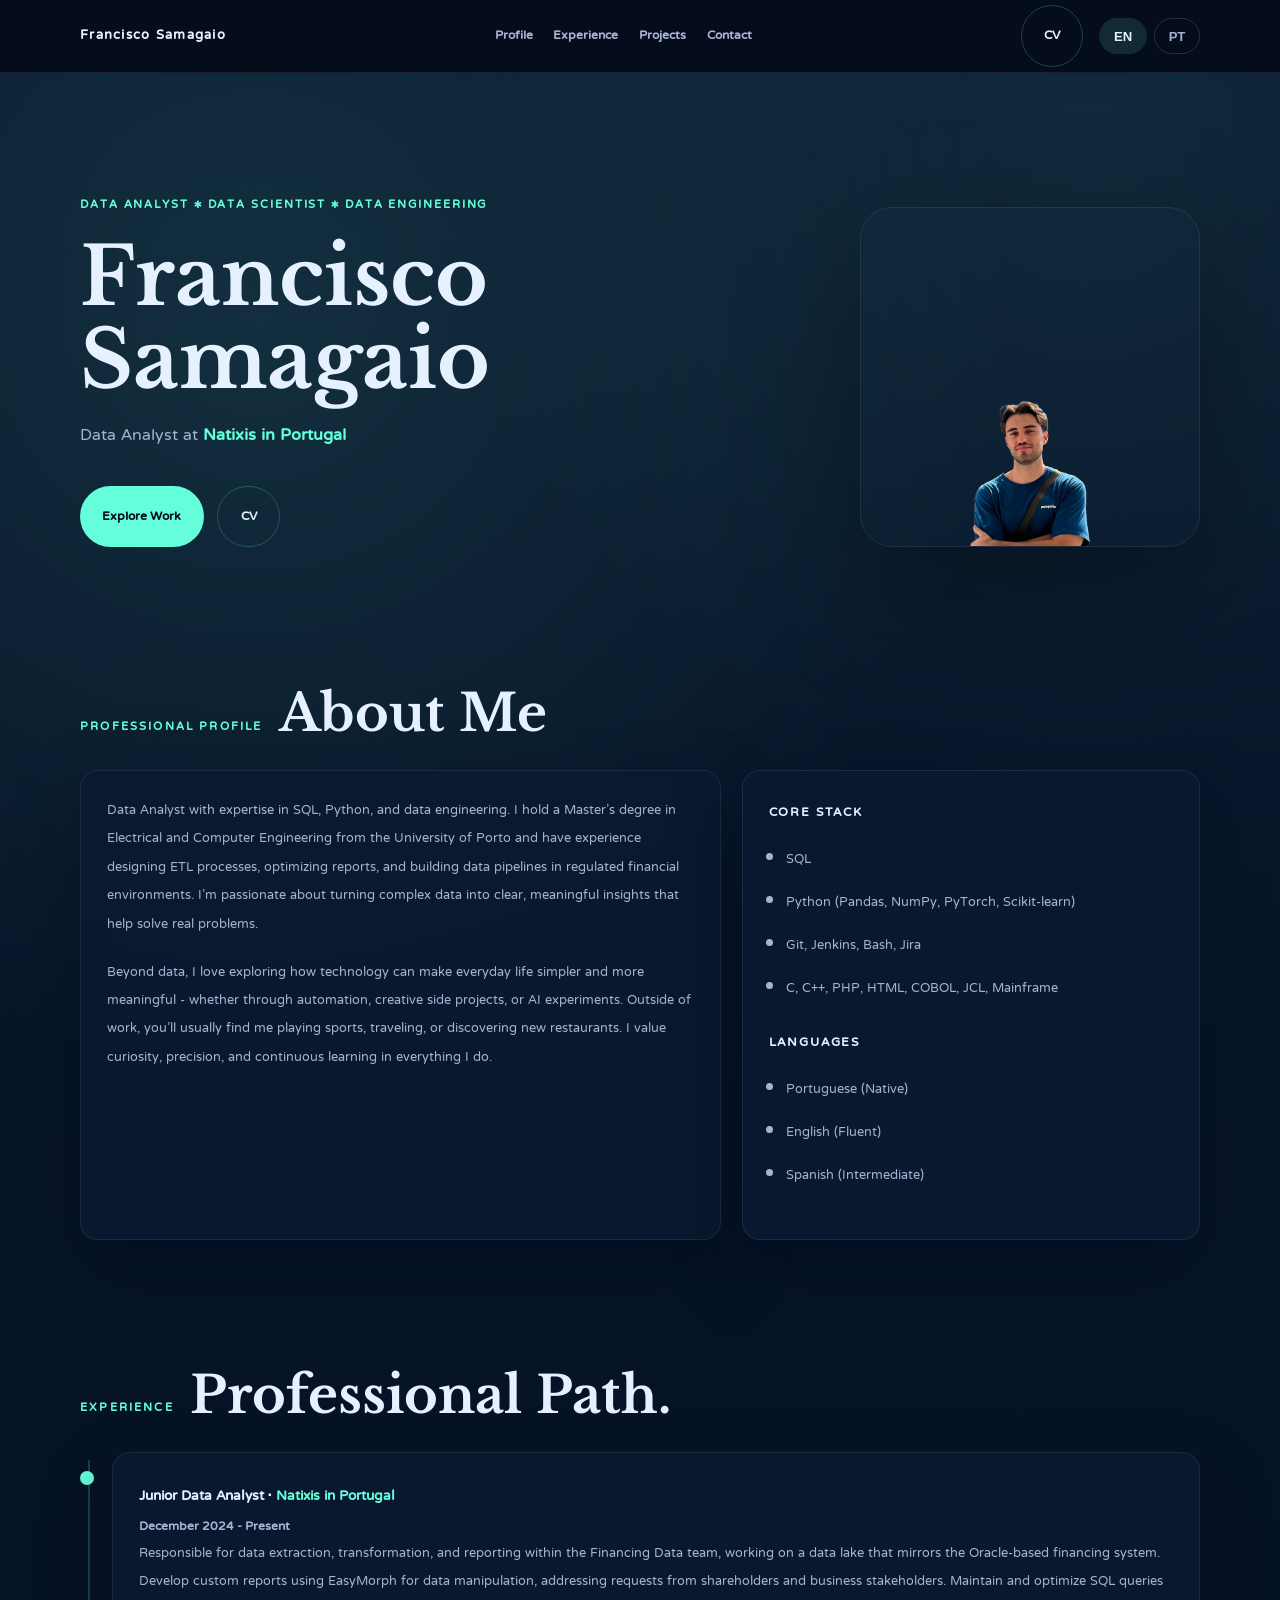
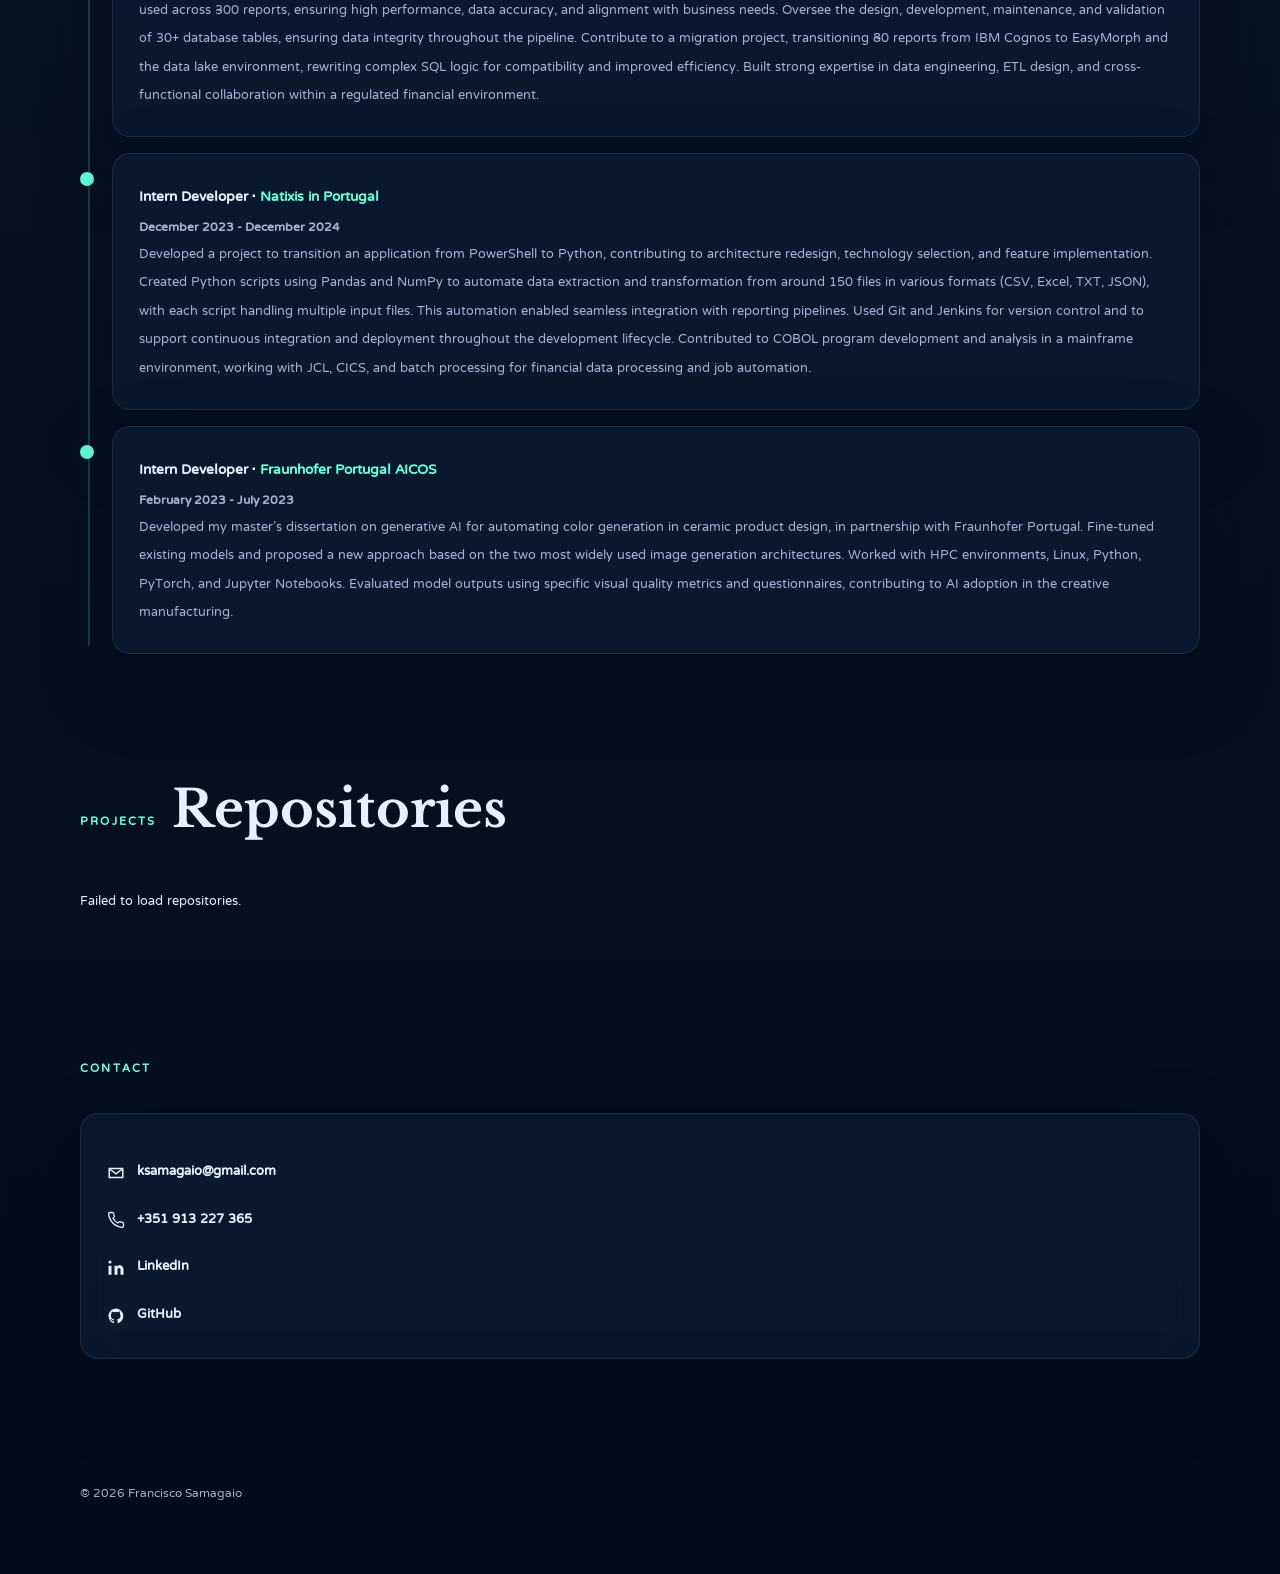
==== index.html @ 64a8d0ab "portfolio" ====
<!DOCTYPE html>
<html lang="en">
  <head>
    <meta charset="UTF-8" />
    <meta name="viewport" content="width=device-width, initial-scale=1.0" />
    <title>Francisco Samagaio | Portfolio</title>
    <meta
      name="description"
      content="Portfolio of Francisco Samagaio - Data Analyst and Developer focused on data engineering, automation, and software delivery."
    />
    <link rel="preconnect" href="https://fonts.googleapis.com" />
    <link rel="preconnect" href="https://fonts.gstatic.com" crossorigin />
    <link
      href="https://fonts.googleapis.com/css2?family=NTR:wght@400;500;700&family=Libre+Baskerville:ital,wght@0,400;0,700;1,400&display=swap"
      rel="stylesheet"
    />
    <link rel="stylesheet" href="styles.css" />
  </head>
  <body>
    <div class="noise" aria-hidden="true"></div>
    <header class="site-header" id="top">
      <div class="container nav-wrap">
        <a class="brand" href="#top">Francisco Samagaio</a>
        <button class="menu-toggle" aria-expanded="false" aria-label="Toggle menu">
          <span></span><span></span>
        </button>
        <nav class="nav" aria-label="Main navigation">
          <a href="#profile" data-i18n="nav_profile">Profile</a>
          <a href="#experience" data-i18n="nav_experience">Experience</a>
          <a href="#projects" data-i18n="nav_projects">Projects</a>
          <a href="#contact" data-i18n="nav_contact">Contact</a>
        </nav>
        <div class="header-actions">
          <a class="btn btn-ghost" href="./Francisco_Samagaio.pdf" download data-i18n="btn_download">Download CV</a>
          <div class="language-switcher" aria-label="Language switcher">
            <button type="button" class="lang-btn active" data-lang="en" aria-pressed="true">EN</button>
            <button type="button" class="lang-btn" data-lang="pt" aria-pressed="false">PT</button>
          </div>
        </div>
      </div>
    </header>

    <main>
      <section class="hero container reveal">
        <div class="hero-main">
          <p class="kicker" data-i18n="hero_kicker">Data Analyst • Data Scientist • Data Engineering</p>
          <h1>Francisco Samagaio</h1>
          <p class="hero-copy" data-i18n-html="hero_copy">
            Data Analyst at <span class="natixis-text">Natixis in Portugal</span>
          </p>
          <div class="hero-actions">
            <a class="btn btn-solid" href="#projects" data-i18n="btn_explore">Explore Work</a>
            <a class="btn btn-ghost" href="./Francisco_Samagaio.pdf" download data-i18n="btn_download">CV</a>
          </div>
        </div>
        <figure class="hero-photo-wrap">
          <img
            class="hero-photo"
            src="./FS_photo.png"
            alt="Portrait of Francisco Samagaio"
          />
        </figure>
      </section>

      <section class="section container reveal" id="profile">
        <div class="section-head">
          <p class="eyebrow" data-i18n="profile_eyebrow">Professional Profile</p>
          <h2 data-i18n="profile_title">About Me</h2>
        </div>
        <div class="profile-grid">
          <article class="glass-card profile-main">
            <p data-i18n="about_p1">
              Data Analyst with expertise in SQL, Python, and data engineering. I
              hold a Master's degree in Electrical and Computer Engineering from the
              University of Porto and have experience designing ETL processes,
              optimizing reports, and building data pipelines in regulated financial
              environments. I'm passionate about turning complex data into clear,
              meaningful insights that help solve real problems.
            </p>
            <p data-i18n="about_p2">
              Beyond data, I love exploring how technology can make everyday life
              simpler and more meaningful - whether through automation, creative side
              projects, or AI experiments. Outside of work, you'll usually find me
              playing sports, traveling, or discovering new restaurants. I value
              curiosity, precision, and continuous learning in everything I do.
            </p>
          </article>
          <aside class="glass-card profile-side">
            <h3 data-i18n="core_stack">Core Stack</h3>
            <ul>
              <li>SQL</li>
              <li>Python (Pandas, NumPy, PyTorch, Scikit-learn)</li>
              <li>Git, Jenkins, Bash, Jira</li>
              <li>C, C++, PHP, HTML, COBOL, JCL, Mainframe</li>
            </ul>
            <h3 data-i18n="languages_title">Languages</h3>
            <ul>
              <li data-i18n="lang_pt">Portuguese (Native)</li>
              <li data-i18n="lang_en">English (Fluent)</li>
              <li data-i18n="lang_es">Spanish (Intermediate)</li>
            </ul>
          </aside>
        </div>
      </section>

      <section class="section container reveal" id="experience">
        <div class="section-head">
          <p class="eyebrow" data-i18n="experience_eyebrow">Experience</p>
          <h2 data-i18n="experience_title">Professional Path.</h2>
        </div>
        <div class="timeline">
          <article class="timeline-item">
            <div class="timeline-dot" aria-hidden="true"></div>
            <div class="timeline-content">
              <h3 data-i18n-html="exp_1_title">Junior Data Analyst · <span class="natixis-text">Natixis in Portugal</span></h3>
              <p class="meta" data-i18n="exp_1_date">December 2024 - Present</p>
              <p data-i18n="exp_1_desc">
                Responsible for data extraction, transformation, and reporting within the Financing Data team, 
                working on a data lake that mirrors the Oracle-based financing system. Develop custom reports 
                using EasyMorph for data manipulation, addressing requests from shareholders and business 
                stakeholders. Maintain and optimize SQL queries used across ~300 reports, ensuring high 
                performance, data accuracy, and alignment with business needs. Oversee the design, development, 
                maintenance, and validation of 30+ database tables, ensuring data integrity throughout the 
                pipeline. Contribute to a migration project, transitioning ~80 reports from IBM Cognos to 
                EasyMorph and the data lake environment, rewriting complex SQL logic for compatibility and 
                improved efficiency. Built strong expertise in data engineering, ETL design, and cross-functional
                 collaboration within a regulated financial environment.
              </p>
            </div>
          </article>
          <article class="timeline-item">
            <div class="timeline-dot" aria-hidden="true"></div>
            <div class="timeline-content">
              <h3 data-i18n-html="exp_2_title">Intern Developer · <span class="natixis-text">Natixis in Portugal</span></h3>
              <p class="meta" data-i18n="exp_2_date">December 2023 - December 2024</p>
              <p data-i18n="exp_2_desc">
                Developed a project to transition an application from PowerShell to Python, 
                contributing to architecture redesign, technology selection, and feature 
                implementation. Created Python scripts using Pandas and NumPy to automate data 
                extraction and transformation from around 150 files in various formats 
                (CSV, Excel, TXT, JSON), with each script handling multiple input files. 
                This automation enabled seamless integration with reporting pipelines. Used Git 
                and Jenkins for version control and to support continuous integration and 
                deployment throughout the development lifecycle. Contributed to COBOL program 
                development and analysis in a mainframe environment, working with JCL, CICS, and 
                batch processing for financial data processing and job automation.
              </p>
            </div>
          </article>
          <article class="timeline-item">
            <div class="timeline-dot" aria-hidden="true"></div>
            <div class="timeline-content">
              <h3 data-i18n-html="exp_3_title">Intern Developer · <span class="fraunhofer-text">Fraunhofer Portugal AICOS</span></h3>
              <p class="meta" data-i18n="exp_3_date">February 2023 - July 2023</p>
              <p data-i18n="exp_3_desc">
                Developed my master's dissertation on generative AI for automating color generation 
                in ceramic product design, in partnership with Fraunhofer Portugal. Fine-tuned 
                existing models and proposed a new approach based on the two most widely used image 
                generation architectures. Worked with HPC environments, Linux, Python, PyTorch, 
                and Jupyter Notebooks. Evaluated model outputs using specific visual quality 
                metrics and questionnaires, contributing to AI adoption in the creative 
                manufacturing.
              </p>
            </div>
          </article>
        </div>
      </section>

      <section class="section container reveal" id="projects">
        <div class="section-head">
          <p class="eyebrow" data-i18n="projects_eyebrow">Projects</p>
          <h2 data-i18n="projects_title">Repositories</h2>
        </div>
        <div id="repos" class="projects-grid"></div>
      </section>

      <section class="section container reveal" id="contact">
        <div class="section-head">
          <p class="eyebrow" data-i18n="contact_eyebrow">Contact</p>
        </div>
        <article class="contact-card">
          <div class="contact-links">
            <a href="mailto:ksamagaio@gmail.com">
              <svg viewBox="0 0 24 24" aria-hidden="true">
                <path d="M3 6h18v12H3z" fill="none" stroke="currentColor" stroke-width="2"></path>
                <path d="m4 7 8 6 8-6" fill="none" stroke="currentColor" stroke-width="2"></path>
              </svg>
              ksamagaio@gmail.com
            </a>
            <a href="tel:+351913227365">
              <svg viewBox="0 0 24 24" aria-hidden="true">
                <path d="M22 16.9v3a2 2 0 0 1-2.2 2 19.8 19.8 0 0 1-8.6-3.1 19.5 19.5 0 0 1-6-6A19.8 19.8 0 0 1 2.1 4.2 2 2 0 0 1 4 2h3a2 2 0 0 1 2 1.7c.1.9.3 1.8.6 2.7a2 2 0 0 1-.5 2.1L8 9.6a16 16 0 0 0 6.4 6.4l1.1-1.1a2 2 0 0 1 2.1-.5c.9.3 1.8.5 2.7.6A2 2 0 0 1 22 16.9z" fill="none" stroke="currentColor" stroke-width="1.7"></path>
              </svg>
              +351 913 227 365
            </a>
            <a href="https://www.linkedin.com/in/francisco-samagaio" target="_blank" rel="noreferrer">
              <svg viewBox="0 0 24 24" aria-hidden="true">
                <path d="M16 8a6 6 0 0 1 6 6v7h-4v-7a2 2 0 0 0-4 0v7h-4V9h4v2a4 4 0 0 1 2-3zM2 9h4v12H2z" fill="currentColor"></path>
                <circle cx="4" cy="4" r="2" fill="currentColor"></circle>
              </svg>
              LinkedIn
            </a>
            <a href="https://github.com/FranciscoFMSamagaio" target="_blank" rel="noreferrer">
              <svg viewBox="0 0 24 24" aria-hidden="true">
                <path d="M12 2a10 10 0 0 0-3.2 19.5c.5.1.7-.2.7-.5v-1.8c-2.9.6-3.5-1.2-3.5-1.2-.4-1.1-1-1.4-1-1.4-.8-.6.1-.6.1-.6.9.1 1.4.9 1.4.9.8 1.4 2.2 1 2.7.8.1-.6.3-1 .6-1.3-2.3-.3-4.6-1.1-4.6-5a3.8 3.8 0 0 1 1-2.7 3.5 3.5 0 0 1 .1-2.7s.8-.3 2.8 1a9.7 9.7 0 0 1 5 0c2-1.3 2.8-1 2.8-1a3.5 3.5 0 0 1 .1 2.7 3.8 3.8 0 0 1 1 2.7c0 3.9-2.3 4.7-4.6 5 .3.3.7.9.7 1.8V21c0 .3.2.6.7.5A10 10 0 0 0 12 2z" fill="currentColor"></path>
              </svg>
              GitHub
            </a>
          </div>
        </article>
      </section>
    </main>

    <footer class="site-footer container">
      <p>© <span id="year"></span> Francisco Samagaio</p>
    </footer>

    <script src="script.js"></script>
  </body>
</html>
---- styles.css ----
:root {
  --bg: #0a192f;
  --bg-alt: #020c1b;
  --card: rgba(10, 25, 47, 0.88);
  --text: #e6f1ff;
  --muted: #a8b2d1;
  --line: rgba(148, 163, 184, 0.18);
  --accent: #64ffda;
  --accent-soft: rgba(100, 255, 218, 0.12);
  --shadow: 0 30px 70px rgba(2, 12, 27, 0.45);
  --radius-lg: 28px;
  --radius-md: 18px;
  --brand-font: 'NTR', sans-serif;
  --display-font: 'Libre Baskerville', serif;
}

* {
  box-sizing: border-box;
}

html {
  scroll-behavior: smooth;
}

body {
  margin: 0;
  font-family: var(--brand-font);
  color: var(--text);
  background:
    radial-gradient(circle at 20% 10%, rgba(100, 255, 218, 0.1), transparent 25%),
    radial-gradient(circle at 85% 5%, rgba(100, 255, 218, 0.08), transparent 20%),
    linear-gradient(180deg, var(--bg) 0%, var(--bg-alt) 100%);
  min-height: 100vh;
}

.noise {
  position: fixed;
  inset: 0;
  pointer-events: none;
  opacity: 0.18;
  background-image: radial-gradient(rgba(255, 255, 255, 0.05) 0.6px, transparent 0.6px);
  background-size: 3px 3px;
}

.container {
  width: min(1120px, calc(100% - 2.4rem));
  margin: 0 auto;
}

.site-header {
  position: sticky;
  top: 0;
  z-index: 20;
  backdrop-filter: blur(16px);
  background: rgba(5, 11, 25, 0.9);
  border-bottom: 1px solid rgba(255, 255, 255, 0.08);
}

.nav-wrap {
  display: flex;
  align-items: center;
  justify-content: space-between;
  gap: 1rem;
  flex-wrap: wrap;
  min-height: 72px;
}

.brand {
  text-decoration: none;
  color: var(--text);
  font-weight: 700;
  font-size: 1rem;
  letter-spacing: 0.08em;
}

.nav {
  display: flex;
  gap: 1.3rem;
  align-items: center;
}

.language-switcher {
  display: flex;
  align-items: center;
  gap: 0.45rem;
}

.header-actions {
  display: flex;
  align-items: center;
  gap: 1rem;
}

.lang-btn {
  border: 1px solid rgba(255, 255, 255, 0.14);
  background: transparent;
  color: var(--muted);
  padding: 0.58rem 0.85rem;
  border-radius: 999px;
  font-weight: 700;
  font-size: 0.82rem;
  cursor: pointer;
  transition: all 200ms ease;
}

.lang-btn.active,
.lang-btn:hover,
.lang-btn:focus-visible {
  background: rgba(100, 255, 218, 0.12);
  color: var(--text);
  border-color: transparent;
}

.nav a {
  text-decoration: none;
  color: var(--muted);
  font-size: 0.95rem;
  font-weight: 600;
  transition: color 200ms ease;
}

.nav a:hover,
.nav a:focus-visible {
  color: var(--text);
}

.menu-toggle {
  display: none;
  border: 0;
  background: transparent;
  width: 40px;
  height: 40px;
  cursor: pointer;
}

.menu-toggle span {
  display: block;
  width: 20px;
  height: 2px;
  margin: 5px auto;
  background: var(--text);
  border-radius: 999px;
}

.hero {
  padding: 7.4rem 0 5.2rem;
  display: grid;
  grid-template-columns: minmax(0, 1fr) clamp(240px, 28vw, 340px);
  gap: 1.6rem 2.2rem;
  align-items: end;
}

.hero-main {
  min-width: 0;
}

.kicker {
  margin: 0;
  font-size: 0.85rem;
  font-weight: 700;
  letter-spacing: 0.14em;
  text-transform: uppercase;
  color: var(--accent);
}

h1,
h2,
h3 {
  margin: 0;
  text-wrap: balance;
}

h1 {
  margin-top: 1rem;
  font-family: var(--display-font);
  font-weight: 700;
  font-size: clamp(2.8rem, 7vw, 5rem);
  line-height: 1.03;
  max-width: 14ch;
  color: var(--text);
}

.hero-copy {
  margin-top: 1.2rem;
  max-width: 58ch;
  color: var(--muted);
  font-size: clamp(1.02rem, 1.8vw, 1.22rem);
  line-height: 1.72;
}

.natixis-text,
.fraunhofer-text {
  color: var(--accent);
  font-weight: 700;
}

.hero-actions {
  margin-top: 2rem;
  display: flex;
  flex-wrap: wrap;
  gap: 0.85rem;
}

.hero-photo-wrap {
  margin: 0;
  width: 100%;
  aspect-ratio: 1 / 1;
  border-radius: 32px;
  overflow: hidden;
  border: 1px solid rgba(255, 255, 255, 0.08);
  box-shadow: 0 40px 120px rgba(0, 0, 0, 0.35);
}

.hero-photo {
  width: 100%;
  height: 100%;
  display: block;
  object-fit: cover;
  object-position: center 24%;
  transform: scale(1.05);
}

.btn {
  display: inline-flex;
  align-items: center;
  justify-content: center;
  text-decoration: none;
  border-radius: 999px;
  padding: 0.85rem 1.4rem;
  font-weight: 700;
  font-size: 0.95rem;
}

.btn-solid {
  background: var(--accent);
  color: var(--bg-alt);
}

.btn-ghost {
  background: transparent;
  border: 1px solid rgba(100, 255, 218, 0.22);
  color: var(--text);
}

.section {
  padding: 3rem 0 4.5rem;
}

.section-head {
  margin-bottom: 1.8rem;
  display: flex;
  flex-wrap: wrap;
  align-items: flex-end;
  gap: 1rem;
}

.eyebrow {
  margin: 0;
  font-size: 0.85rem;
  font-weight: 700;
  text-transform: uppercase;
  letter-spacing: 0.16em;
  color: var(--accent);
}

h2 {
  margin-top: 0.5rem;
  font-family: var(--display-font);
  font-size: clamp(2rem, 4vw, 3.6rem);
  line-height: 1.08;
  color: var(--text);
}

.glass-card,
.project-card,
.contact-card,
.timeline-content {
  border: 1px solid rgba(255, 255, 255, 0.08);
  border-radius: var(--radius-md);
  background: rgba(10, 25, 47, 0.92);
  box-shadow: var(--shadow);
  backdrop-filter: blur(16px);
}

.profile-grid {
  display: grid;
  grid-template-columns: 1.4fr 1fr;
  gap: 1.3rem;
}

.profile-main,
.profile-side {
  padding: 1.6rem;
}

.profile-main p,
.project-card p,
.timeline-content p,
.contact-card p {
  margin: 0;
  color: var(--muted);
  line-height: 1.78;
}

.profile-main p + p {
  margin-top: 1.2rem;
}

.profile-side h3 {
  font-size: 0.95rem;
  text-transform: uppercase;
  letter-spacing: 0.12em;
  color: var(--text);
}

.profile-side ul {
  margin: 0.9rem 0 1.3rem;
  padding-left: 1.1rem;
  color: var(--muted);
  display: grid;
  gap: 0.55rem;
}

.project-grid {
  display: grid;
  grid-template-columns: repeat(3, minmax(0, 1fr));
  gap: 1rem;
}

.project-card {
  padding: 1.6rem;
}

.project-card h3 {
  font-size: 1.08rem;
  line-height: 1.35;
  margin-bottom: 0.75rem;
}

.project-card span {
  margin-top: 1rem;
  display: inline-block;
  font-size: 0.86rem;
  color: var(--accent);
  font-weight: 700;
}

.timeline {
  position: relative;
  display: grid;
  gap: 1rem;
}

.timeline::before {
  content: "";
  position: absolute;
  left: 8px;
  top: 8px;
  bottom: 8px;
  width: 2px;
  background: rgba(100, 255, 218, 0.2);
}

.timeline-item {
  display: grid;
  grid-template-columns: 1rem 1fr;
  gap: 1rem;
  position: relative;
}

.timeline-dot {
  width: 14px;
  height: 14px;
  border-radius: 50%;
  background: var(--accent);
  margin-top: 1.2rem;
}

.timeline-content {
  padding: 1.6rem;
}

.timeline-content h3 {
  font-size: 1.05rem;
  color: var(--text);
}

.meta {
  margin: 0.3rem 0 0.9rem;
  font-size: 0.92rem;
  color: var(--accent);
  font-weight: 700;
}

.contact-card {
  padding: 1.6rem;
}

.contact-links {
  margin-top: 1rem;
  display: grid;
  gap: 0.85rem;
}

.contact-links a {
  display: inline-flex;
  align-items: center;
  gap: 0.8rem;
  color: var(--text);
  text-decoration: none;
  font-weight: 600;
}

.contact-links a:hover,
.contact-links a:focus-visible {
  color: var(--accent);
}

.contact-links svg {
  width: 18px;
  height: 18px;
  flex: 0 0 auto;
}

.site-footer {
  padding: 2rem 0 3rem;
  color: var(--muted);
  font-size: 0.95rem;
}

.reveal {
  opacity: 0;
  transform: translateY(24px);
  transition: opacity 700ms ease, transform 700ms ease;
}

.reveal.in-view {
  opacity: 1;
  transform: translateY(0);
}

@media (max-width: 980px) {
  .project-grid {
    grid-template-columns: 1fr;
  }

  .profile-grid {
    grid-template-columns: 1fr;
  }
}

@media (max-width: 760px) {
  .menu-toggle {
    display: block;
  }

  .nav {
    position: fixed;
    left: 1rem;
    right: 1rem;
    top: 76px;
    border: 1px solid rgba(255, 255, 255, 0.08);
    border-radius: 14px;
    background: rgba(10, 25, 47, 0.96);
    backdrop-filter: blur(14px);
    padding: 0.8rem;
    display: grid;
    gap: 0.4rem;
    opacity: 0;
    pointer-events: none;
    transform: translateY(-8px);
    transition: all 250ms ease;
  }

  .nav a {
    color: var(--text);
  }

  .nav.open {
    opacity: 1;
    pointer-events: auto;
    transform: translateY(0);
  }

  h1 {
    max-width: 100%;
  }

  .hero {
    grid-template-columns: 1fr;
    padding-top: 5.4rem;
  }

  .hero-photo-wrap {
    width: clamp(170px, 52vw, 260px);
  }
}

@media (prefers-reduced-motion: reduce) {
  html {
    scroll-behavior: auto;
  }

  .reveal {
    opacity: 1;
    transform: none;
    transition: none;
  }
}

/* Projects / repos layout */
.projects-grid {
  display: grid;
  grid-template-columns: repeat(auto-fit, minmax(260px, 1fr));
  gap: 1rem;
  margin-top: 2rem;
}

.repo-card {
  padding: 1.4rem;
  border: 1px solid rgba(255, 255, 255, 0.08);
  border-radius: var(--radius-md);
  background: rgba(10, 25, 47, 0.92);
  box-shadow: var(--shadow);
}

.repo-card:hover {
  transform: translateY(-4px);
  transition: transform 200ms ease;
}

.repo-card h3 {
  margin: 0 0 0.4rem 0;
  font-size: 1.06rem;
}

.repo-card h3 a {
  color: var(--text);
  text-decoration: none;
}

.repo-desc {
  color: var(--muted);
  margin: 0.4rem 0;
}

.repo-card .meta {
  color: var(--accent);
  font-size: 0.9rem;
  margin-top: 0.8rem;
}
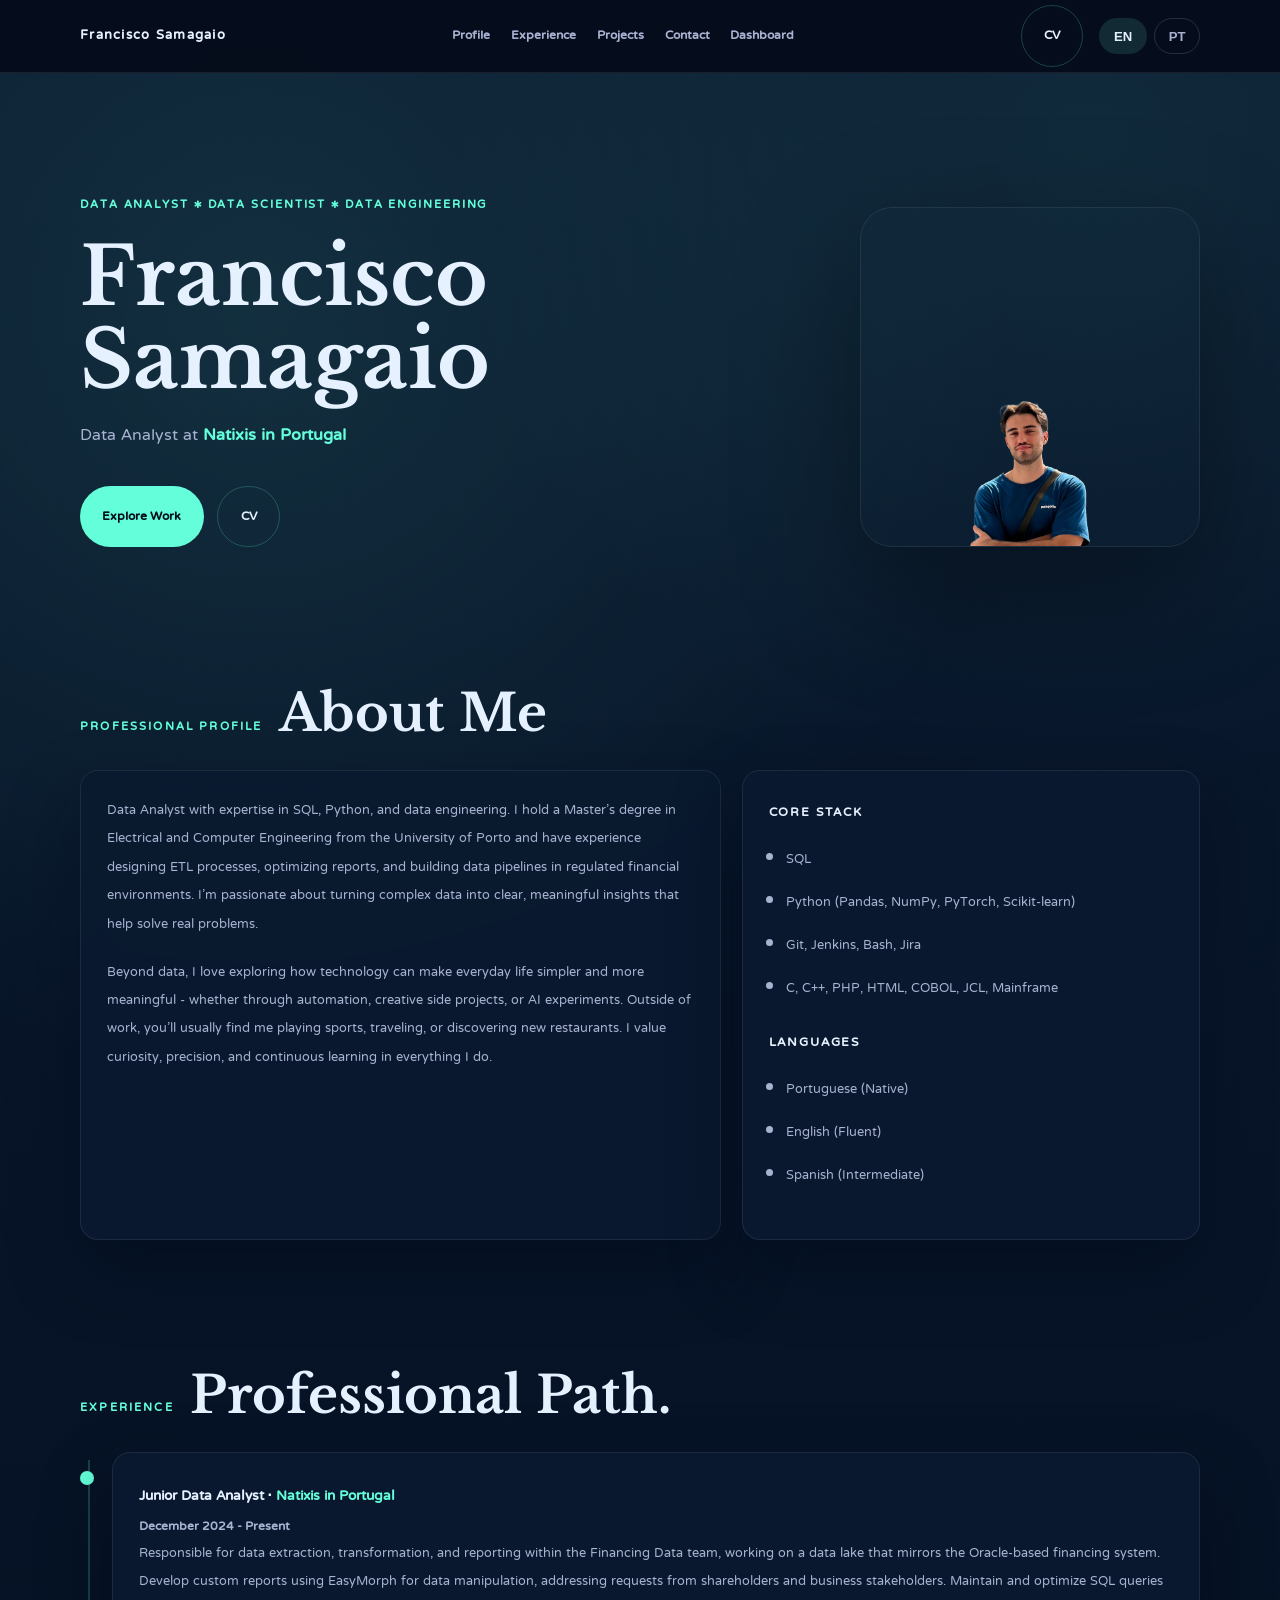
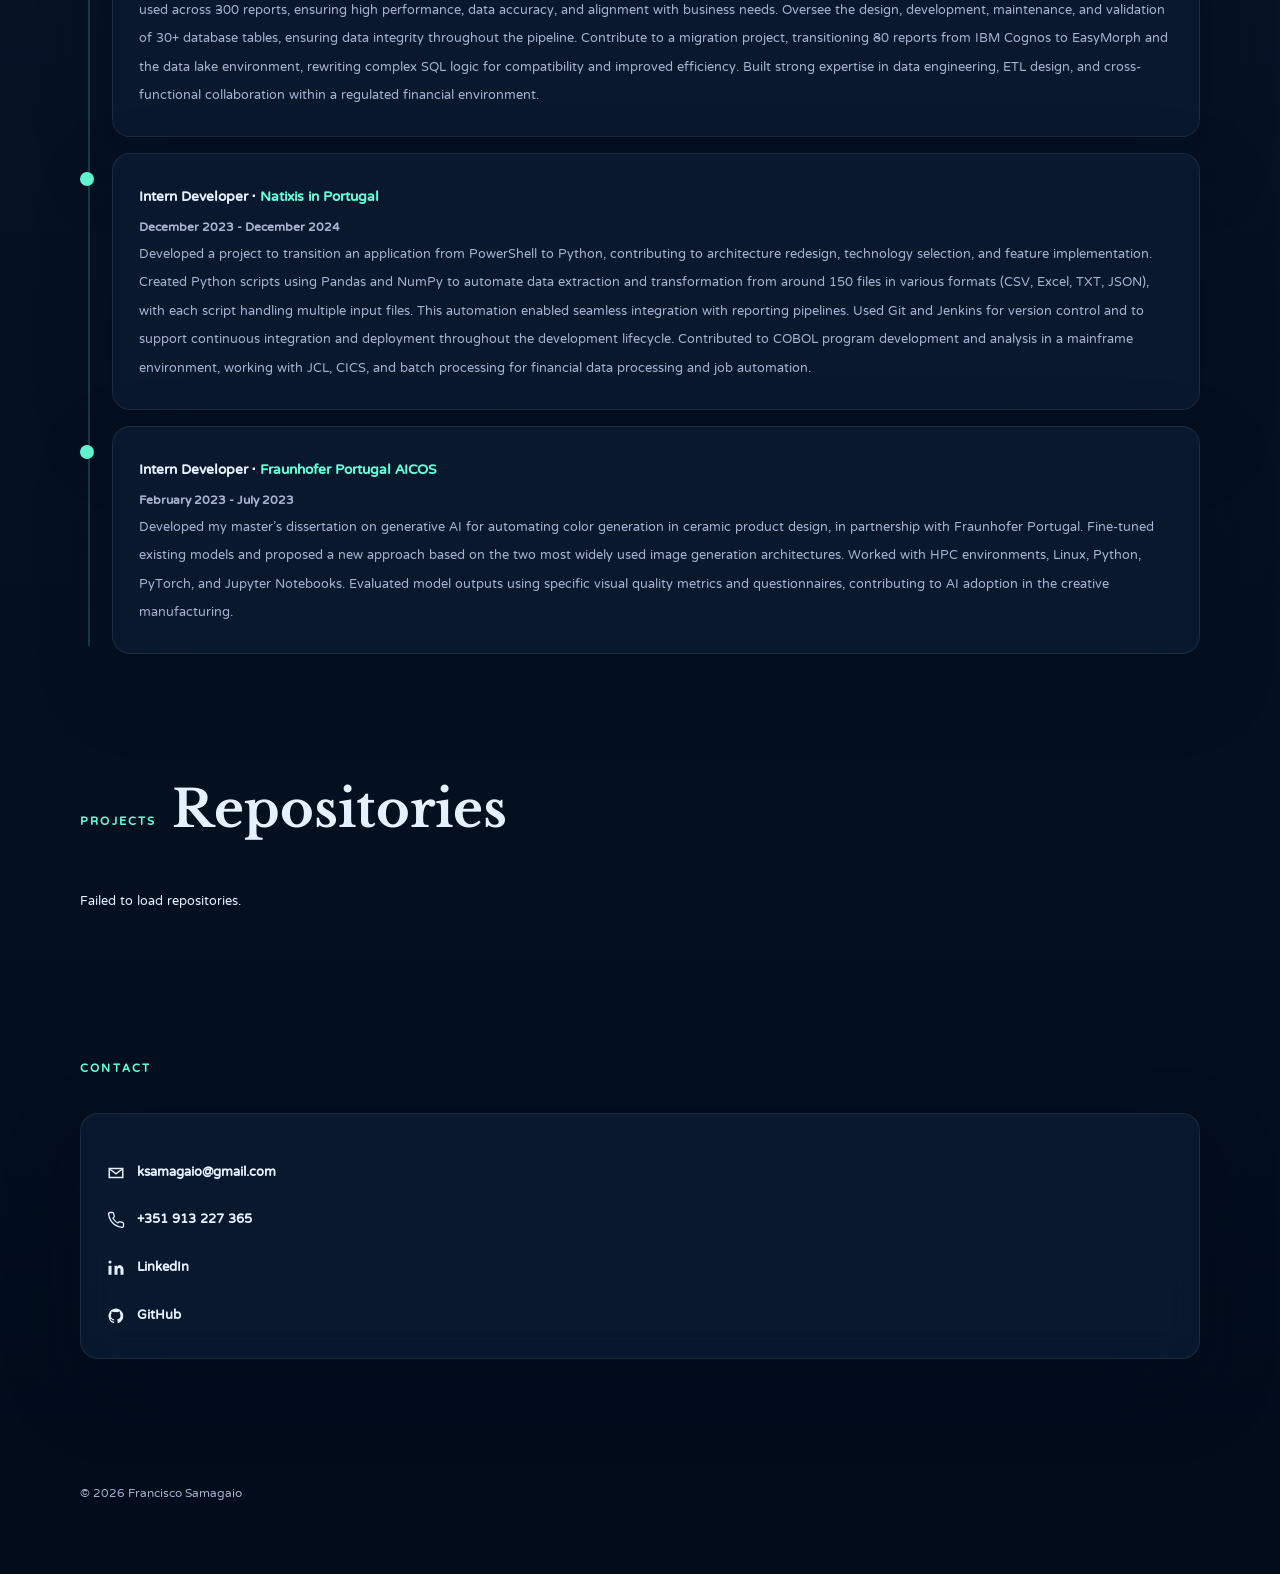
==== commit 53e7ea46: "n" ====
--- a/index.html
+++ b/index.html
@@ -29,6 +29,7 @@
           <a href="#experience" data-i18n="nav_experience">Experience</a>
           <a href="#projects" data-i18n="nav_projects">Projects</a>
           <a href="#contact" data-i18n="nav_contact">Contact</a>
+          <a href="./app/" data-i18n="nav_dashboard">App Home</a>
         </nav>
         <div class="header-actions">
           <a class="btn btn-ghost" href="./Francisco_Samagaio.pdf" download data-i18n="btn_download">Download CV</a>
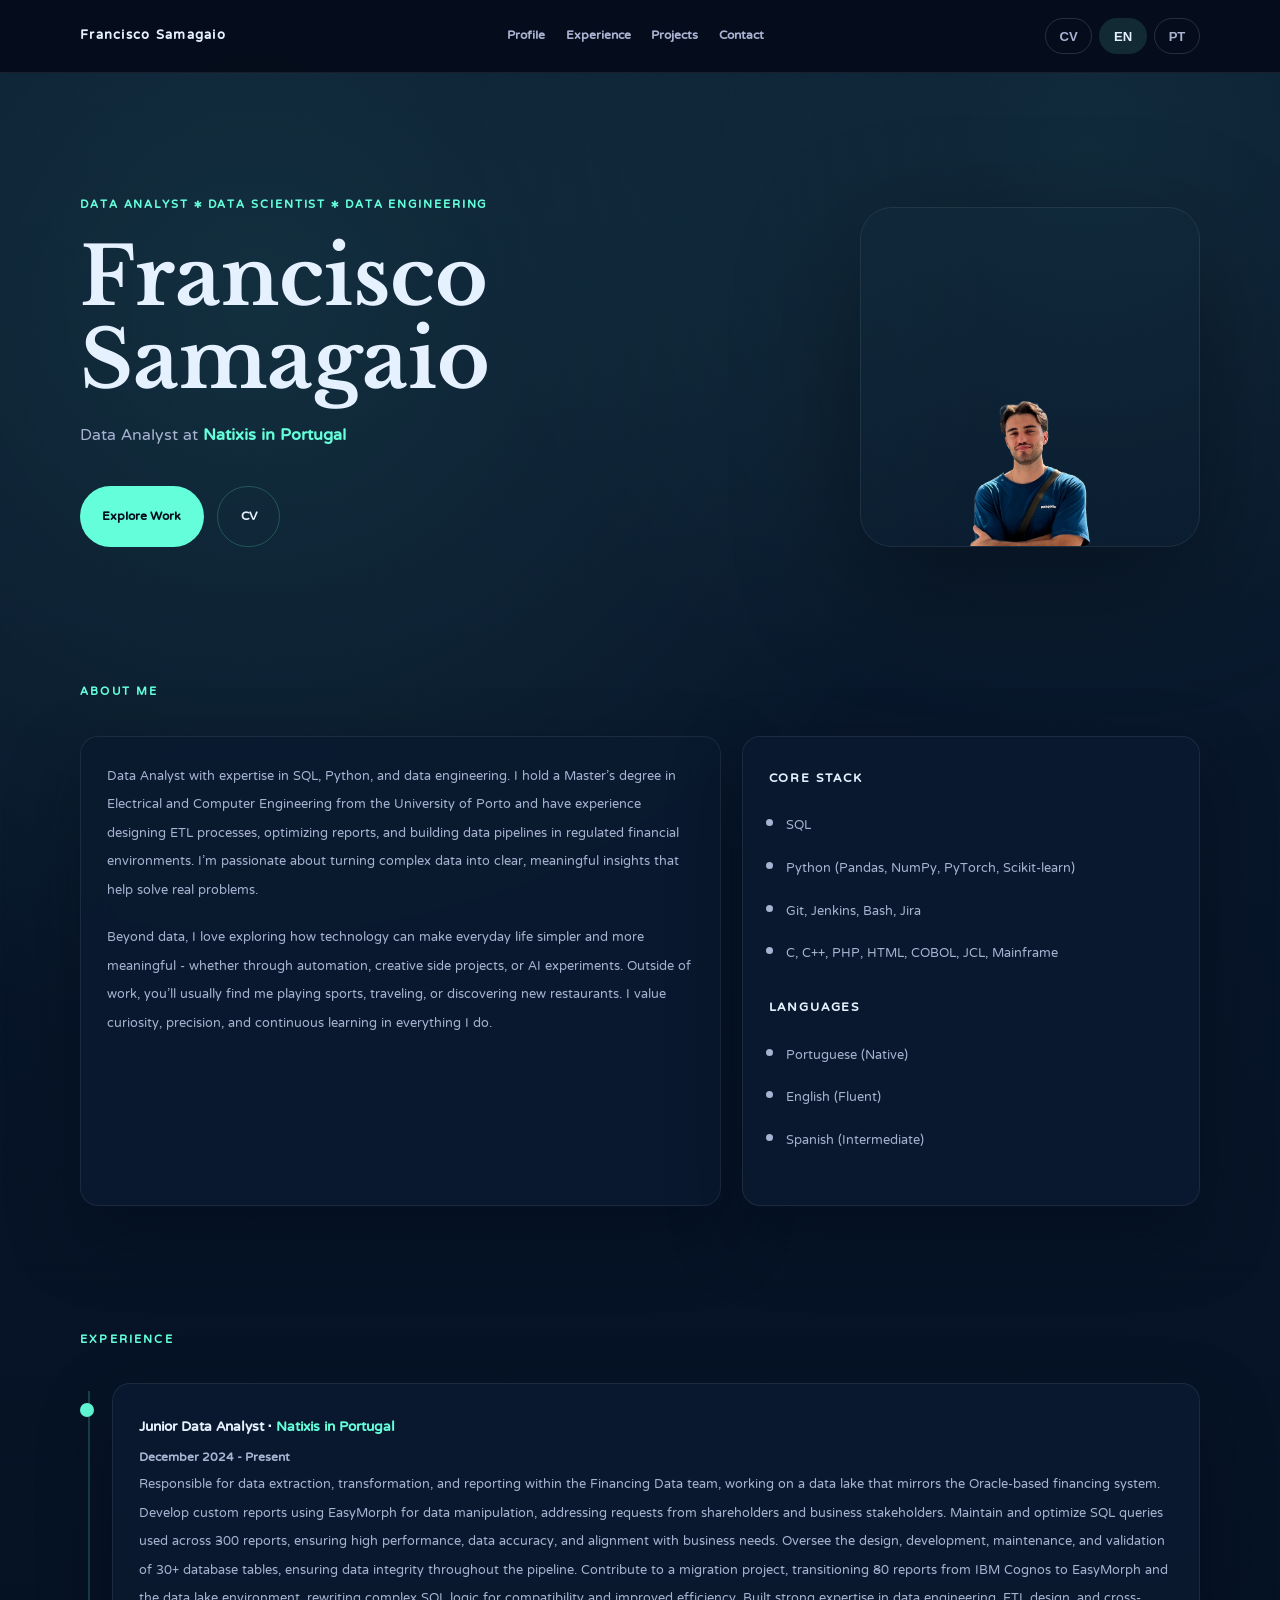
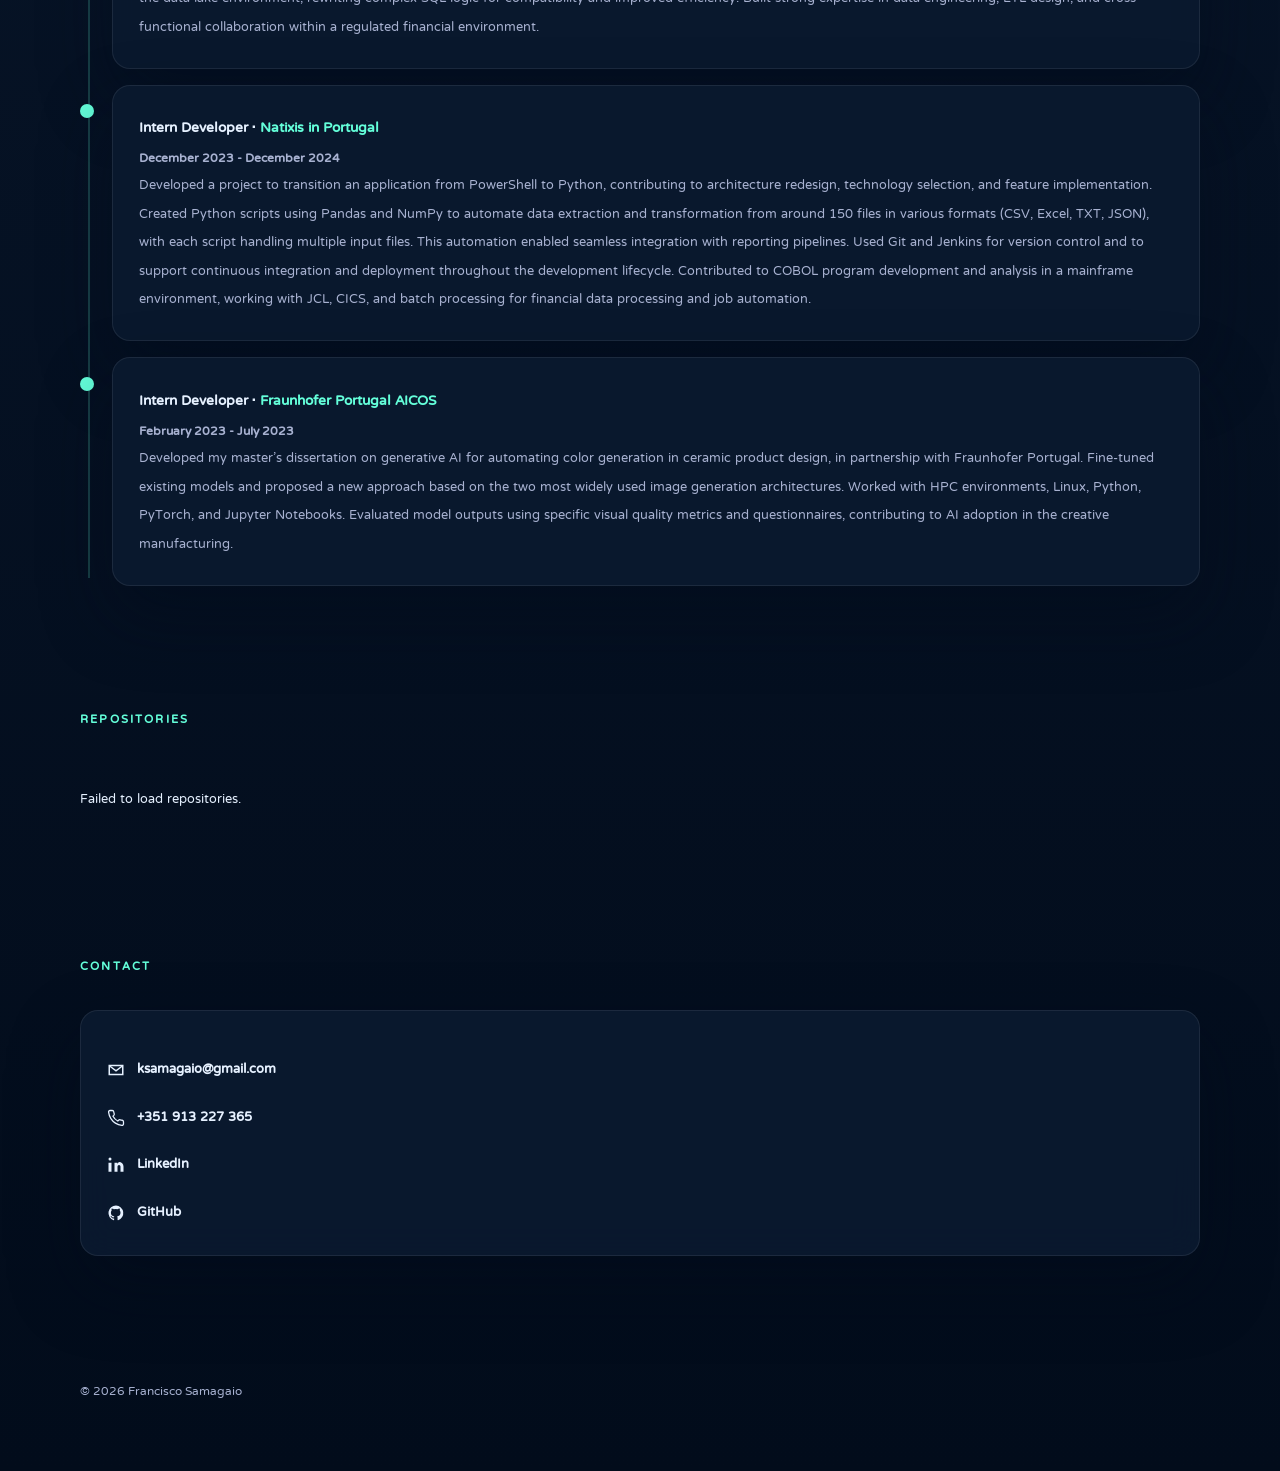
==== commit 8642f135: "add" ====
--- a/index.html
+++ b/index.html
@@ -29,11 +29,10 @@
           <a href="#experience" data-i18n="nav_experience">Experience</a>
           <a href="#projects" data-i18n="nav_projects">Projects</a>
           <a href="#contact" data-i18n="nav_contact">Contact</a>
-          <a href="./app/" data-i18n="nav_dashboard">App Home</a>
         </nav>
         <div class="header-actions">
-          <a class="btn btn-ghost" href="./Francisco_Samagaio.pdf" download data-i18n="btn_download">Download CV</a>
           <div class="language-switcher" aria-label="Language switcher">
+            <button type="button" class="lang-btn" href="./Francisco_Samagaio.pdf" download data-i18n="btn_download">Download CV</button>
             <button type="button" class="lang-btn active" data-lang="en" aria-pressed="true">EN</button>
             <button type="button" class="lang-btn" data-lang="pt" aria-pressed="false">PT</button>
           </div>
@@ -65,8 +64,7 @@
 
       <section class="section container reveal" id="profile">
         <div class="section-head">
-          <p class="eyebrow" data-i18n="profile_eyebrow">Professional Profile</p>
-          <h2 data-i18n="profile_title">About Me</h2>
+          <p class="eyebrow" data-i18n="profile_title">About Me</p>
         </div>
         <div class="profile-grid">
           <article class="glass-card profile-main">
@@ -106,8 +104,7 @@
 
       <section class="section container reveal" id="experience">
         <div class="section-head">
-          <p class="eyebrow" data-i18n="experience_eyebrow">Experience</p>
-          <h2 data-i18n="experience_title">Professional Path.</h2>
+          <p class="eyebrow" data-i18n="experience_title">Experience</p>
         </div>
         <div class="timeline">
           <article class="timeline-item">
@@ -169,8 +166,7 @@
 
       <section class="section container reveal" id="projects">
         <div class="section-head">
-          <p class="eyebrow" data-i18n="projects_eyebrow">Projects</p>
-          <h2 data-i18n="projects_title">Repositories</h2>
+          <p class="eyebrow" data-i18n="projects_title">Projects</p>
         </div>
         <div id="repos" class="projects-grid"></div>
       </section>
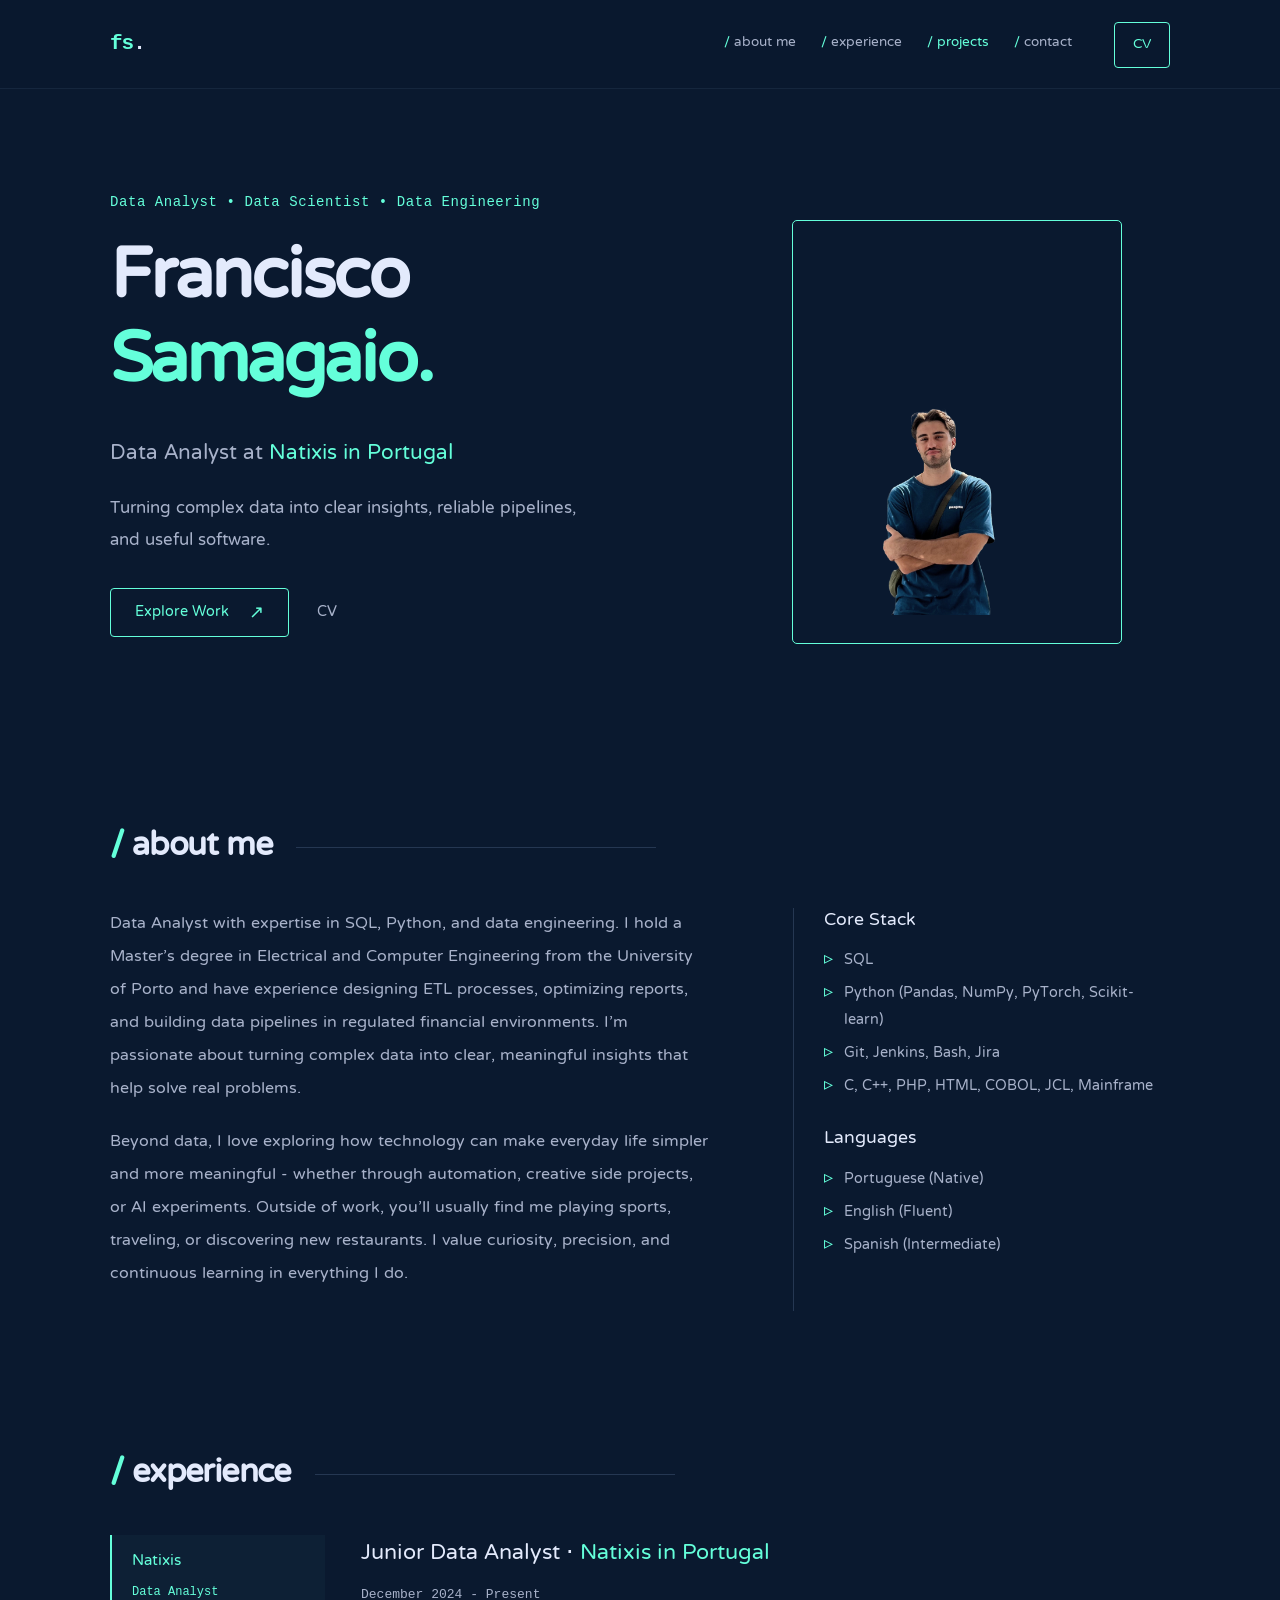
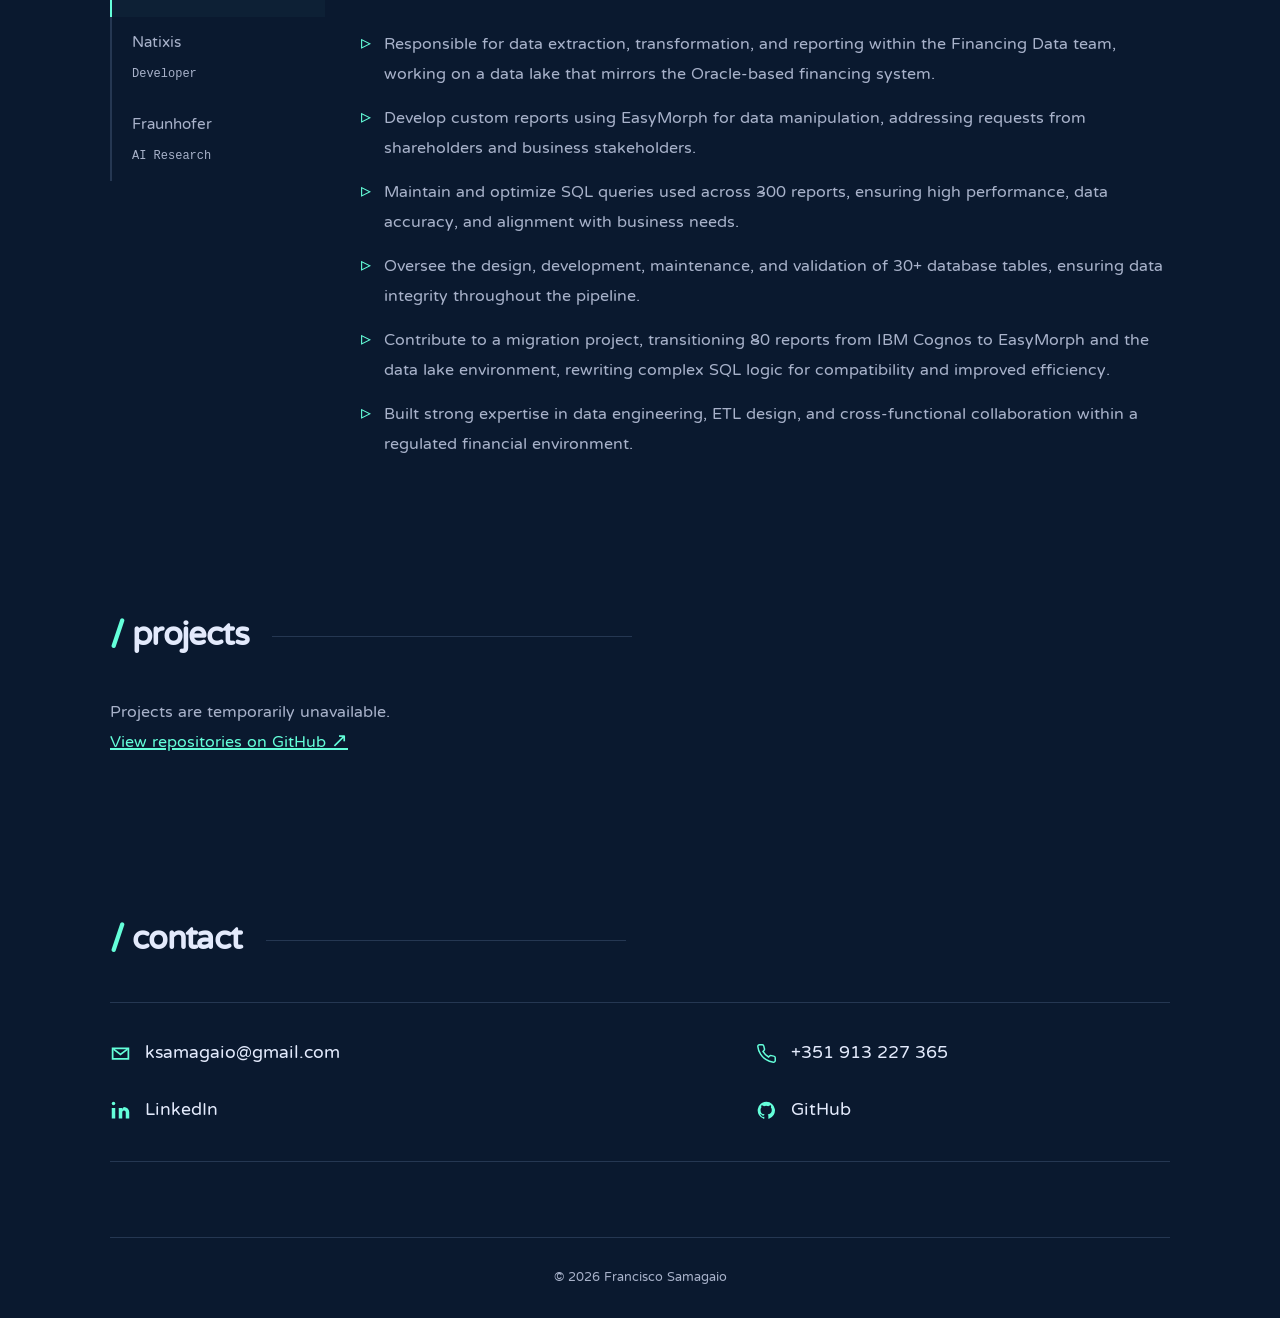
==== commit 5ac2eb12: "updates" ====
--- a/index.html
+++ b/index.html
@@ -17,58 +17,56 @@
     <link rel="stylesheet" href="styles.css" />
   </head>
   <body>
+    <a class="skip-link" href="#main">Skip to content</a>
     <div class="noise" aria-hidden="true"></div>
     <header class="site-header" id="top">
       <div class="container nav-wrap">
-        <a class="brand" href="#top">Francisco Samagaio</a>
-        <button class="menu-toggle" aria-expanded="false" aria-label="Toggle menu">
+        <a class="brand" href="#top" aria-label="Francisco Samagaio — home">fs<span>.</span></a>
+        <button class="menu-toggle" aria-expanded="false" aria-label="Toggle menu" aria-controls="main-nav">
           <span></span><span></span>
         </button>
-        <nav class="nav" aria-label="Main navigation">
-          <a href="#profile" data-i18n="nav_profile">Profile</a>
-          <a href="#experience" data-i18n="nav_experience">Experience</a>
-          <a href="#projects" data-i18n="nav_projects">Projects</a>
-          <a href="#contact" data-i18n="nav_contact">Contact</a>
+        <nav id="main-nav" class="nav" aria-label="Main navigation">
+          <a href="#profile">about me</a>
+          <a href="#experience">experience</a>
+          <a href="#projects">projects</a>
+          <a href="#contact">contact</a>
         </nav>
         <div class="header-actions">
-          <div class="language-switcher" aria-label="Language switcher">
-            <button type="button" class="lang-btn" href="./Francisco_Samagaio.pdf" download data-i18n="btn_download">Download CV</button>
-            <button type="button" class="lang-btn active" data-lang="en" aria-pressed="true">EN</button>
-            <button type="button" class="lang-btn" data-lang="pt" aria-pressed="false">PT</button>
-          </div>
+          <a class="header-cv" href="./Francisco_Samagaio.pdf" download>CV</a>
         </div>
       </div>
     </header>
 
-    <main>
+    <main id="main">
       <section class="hero container reveal">
         <div class="hero-main">
-          <p class="kicker" data-i18n="hero_kicker">Data Analyst • Data Scientist • Data Engineering</p>
-          <h1>Francisco Samagaio</h1>
-          <p class="hero-copy" data-i18n-html="hero_copy">
+          <p class="kicker">Data Analyst • Data Scientist • Data Engineering</p>
+          <h1>Francisco<span>Samagaio.</span></h1>
+          <p class="hero-copy">
             Data Analyst at <span class="natixis-text">Natixis in Portugal</span>
           </p>
+          <p class="hero-summary">Turning complex data into clear insights, reliable pipelines, and useful software.</p>
           <div class="hero-actions">
-            <a class="btn btn-solid" href="#projects" data-i18n="btn_explore">Explore Work</a>
-            <a class="btn btn-ghost" href="./Francisco_Samagaio.pdf" download data-i18n="btn_download">CV</a>
+            <a class="btn btn-solid" href="#projects">Explore Work</a>
+            <a class="btn btn-ghost" href="./Francisco_Samagaio.pdf" download>CV</a>
           </div>
         </div>
         <figure class="hero-photo-wrap">
           <img
             class="hero-photo"
             src="./FS_photo.png"
-            alt="Portrait of Francisco Samagaio"
+            alt="Portrait of Francisco Samagaio" fetchpriority="high" width="330" height="413"
           />
         </figure>
       </section>
 
       <section class="section container reveal" id="profile">
         <div class="section-head">
-          <p class="eyebrow" data-i18n="profile_title">About Me</p>
+          <h2 class="eyebrow">about me</h2>
         </div>
         <div class="profile-grid">
           <article class="glass-card profile-main">
-            <p data-i18n="about_p1">
+            <p>
               Data Analyst with expertise in SQL, Python, and data engineering. I
               hold a Master's degree in Electrical and Computer Engineering from the
               University of Porto and have experience designing ETL processes,
@@ -76,7 +74,7 @@
               environments. I'm passionate about turning complex data into clear,
               meaningful insights that help solve real problems.
             </p>
-            <p data-i18n="about_p2">
+            <p>
               Beyond data, I love exploring how technology can make everyday life
               simpler and more meaningful - whether through automation, creative side
               projects, or AI experiments. Outside of work, you'll usually find me
@@ -85,18 +83,18 @@
             </p>
           </article>
           <aside class="glass-card profile-side">
-            <h3 data-i18n="core_stack">Core Stack</h3>
+            <h3>Core Stack</h3>
             <ul>
               <li>SQL</li>
               <li>Python (Pandas, NumPy, PyTorch, Scikit-learn)</li>
               <li>Git, Jenkins, Bash, Jira</li>
               <li>C, C++, PHP, HTML, COBOL, JCL, Mainframe</li>
             </ul>
-            <h3 data-i18n="languages_title">Languages</h3>
+            <h3>Languages</h3>
             <ul>
-              <li data-i18n="lang_pt">Portuguese (Native)</li>
-              <li data-i18n="lang_en">English (Fluent)</li>
-              <li data-i18n="lang_es">Spanish (Intermediate)</li>
+              <li>Portuguese (Native)</li>
+              <li>English (Fluent)</li>
+              <li>Spanish (Intermediate)</li>
             </ul>
           </aside>
         </div>
@@ -104,23 +102,23 @@
 
       <section class="section container reveal" id="experience">
         <div class="section-head">
-          <p class="eyebrow" data-i18n="experience_title">Experience</p>
+          <h2 class="eyebrow">experience</h2>
         </div>
         <div class="timeline">
           <article class="timeline-item">
             <div class="timeline-dot" aria-hidden="true"></div>
             <div class="timeline-content">
-              <h3 data-i18n-html="exp_1_title">Junior Data Analyst · <span class="natixis-text">Natixis in Portugal</span></h3>
-              <p class="meta" data-i18n="exp_1_date">December 2024 - Present</p>
-              <p data-i18n="exp_1_desc">
-                Responsible for data extraction, transformation, and reporting within the Financing Data team, 
-                working on a data lake that mirrors the Oracle-based financing system. Develop custom reports 
-                using EasyMorph for data manipulation, addressing requests from shareholders and business 
-                stakeholders. Maintain and optimize SQL queries used across ~300 reports, ensuring high 
-                performance, data accuracy, and alignment with business needs. Oversee the design, development, 
-                maintenance, and validation of 30+ database tables, ensuring data integrity throughout the 
-                pipeline. Contribute to a migration project, transitioning ~80 reports from IBM Cognos to 
-                EasyMorph and the data lake environment, rewriting complex SQL logic for compatibility and 
+              <h3>Junior Data Analyst · <span class="natixis-text">Natixis in Portugal</span></h3>
+              <p class="meta">December 2024 - Present</p>
+              <p class="experience-description">
+                Responsible for data extraction, transformation, and reporting within the Financing Data team,
+                working on a data lake that mirrors the Oracle-based financing system. Develop custom reports
+                using EasyMorph for data manipulation, addressing requests from shareholders and business
+                stakeholders. Maintain and optimize SQL queries used across ~300 reports, ensuring high
+                performance, data accuracy, and alignment with business needs. Oversee the design, development,
+                maintenance, and validation of 30+ database tables, ensuring data integrity throughout the
+                pipeline. Contribute to a migration project, transitioning ~80 reports from IBM Cognos to
+                EasyMorph and the data lake environment, rewriting complex SQL logic for compatibility and
                 improved efficiency. Built strong expertise in data engineering, ETL design, and cross-functional
                  collaboration within a regulated financial environment.
               </p>
@@ -129,18 +127,18 @@
           <article class="timeline-item">
             <div class="timeline-dot" aria-hidden="true"></div>
             <div class="timeline-content">
-              <h3 data-i18n-html="exp_2_title">Intern Developer · <span class="natixis-text">Natixis in Portugal</span></h3>
-              <p class="meta" data-i18n="exp_2_date">December 2023 - December 2024</p>
-              <p data-i18n="exp_2_desc">
-                Developed a project to transition an application from PowerShell to Python, 
-                contributing to architecture redesign, technology selection, and feature 
-                implementation. Created Python scripts using Pandas and NumPy to automate data 
-                extraction and transformation from around 150 files in various formats 
-                (CSV, Excel, TXT, JSON), with each script handling multiple input files. 
-                This automation enabled seamless integration with reporting pipelines. Used Git 
-                and Jenkins for version control and to support continuous integration and 
-                deployment throughout the development lifecycle. Contributed to COBOL program 
-                development and analysis in a mainframe environment, working with JCL, CICS, and 
+              <h3>Intern Developer · <span class="natixis-text">Natixis in Portugal</span></h3>
+              <p class="meta">December 2023 - December 2024</p>
+              <p class="experience-description">
+                Developed a project to transition an application from PowerShell to Python,
+                contributing to architecture redesign, technology selection, and feature
+                implementation. Created Python scripts using Pandas and NumPy to automate data
+                extraction and transformation from around 150 files in various formats
+                (CSV, Excel, TXT, JSON), with each script handling multiple input files.
+                This automation enabled seamless integration with reporting pipelines. Used Git
+                and Jenkins for version control and to support continuous integration and
+                deployment throughout the development lifecycle. Contributed to COBOL program
+                development and analysis in a mainframe environment, working with JCL, CICS, and
                 batch processing for financial data processing and job automation.
               </p>
             </div>
@@ -148,15 +146,15 @@
           <article class="timeline-item">
             <div class="timeline-dot" aria-hidden="true"></div>
             <div class="timeline-content">
-              <h3 data-i18n-html="exp_3_title">Intern Developer · <span class="fraunhofer-text">Fraunhofer Portugal AICOS</span></h3>
-              <p class="meta" data-i18n="exp_3_date">February 2023 - July 2023</p>
-              <p data-i18n="exp_3_desc">
-                Developed my master's dissertation on generative AI for automating color generation 
-                in ceramic product design, in partnership with Fraunhofer Portugal. Fine-tuned 
-                existing models and proposed a new approach based on the two most widely used image 
-                generation architectures. Worked with HPC environments, Linux, Python, PyTorch, 
-                and Jupyter Notebooks. Evaluated model outputs using specific visual quality 
-                metrics and questionnaires, contributing to AI adoption in the creative 
+              <h3>Intern Developer · <span class="fraunhofer-text">Fraunhofer Portugal AICOS</span></h3>
+              <p class="meta">February 2023 - July 2023</p>
+              <p class="experience-description">
+                Developed my master's dissertation on generative AI for automating color generation
+                in ceramic product design, in partnership with Fraunhofer Portugal. Fine-tuned
+                existing models and proposed a new approach based on the two most widely used image
+                generation architectures. Worked with HPC environments, Linux, Python, PyTorch,
+                and Jupyter Notebooks. Evaluated model outputs using specific visual quality
+                metrics and questionnaires, contributing to AI adoption in the creative
                 manufacturing.
               </p>
             </div>
@@ -166,14 +164,14 @@
 
       <section class="section container reveal" id="projects">
         <div class="section-head">
-          <p class="eyebrow" data-i18n="projects_title">Projects</p>
-        </div>
-        <div id="repos" class="projects-grid"></div>
+          <h2 class="eyebrow">projects</h2>
+        </div>
+        <div id="repos" class="projects-grid" aria-live="polite"><p class="repos-status"><a href="https://github.com/FranciscoFMSamagaio?tab=repositories">View repositories on GitHub ↗</a></p></div>
       </section>
 
       <section class="section container reveal" id="contact">
         <div class="section-head">
-          <p class="eyebrow" data-i18n="contact_eyebrow">Contact</p>
+          <h2 class="eyebrow">contact</h2>
         </div>
         <article class="contact-card">
           <div class="contact-links">
--- a/styles.css
+++ b/styles.css
@@ -1,552 +1,731 @@
 :root {
-  --bg: #0a192f;
-  --bg-alt: #020c1b;
-  --card: rgba(10, 25, 47, 0.88);
-  --text: #e6f1ff;
-  --muted: #a8b2d1;
-  --line: rgba(148, 163, 184, 0.18);
-  --accent: #64ffda;
-  --accent-soft: rgba(100, 255, 218, 0.12);
-  --shadow: 0 30px 70px rgba(2, 12, 27, 0.45);
-  --radius-lg: 28px;
-  --radius-md: 18px;
-  --brand-font: 'NTR', sans-serif;
-  --display-font: 'Libre Baskerville', serif;
+  --bg:#0a192f;
+  --surface:#112240;
+  --text:#e3eafc;
+  --muted:#a8b2ca;
+  --accent:#64ffda;
+  --line:#253752;
+  --font:'NTR',sans-serif
 }
 
 * {
-  box-sizing: border-box;
+  box-sizing:border-box
 }
 
 html {
-  scroll-behavior: smooth;
+  scroll-behavior:smooth;
+  scroll-padding-top:110px
 }
 
 body {
-  margin: 0;
-  font-family: var(--brand-font);
-  color: var(--text);
-  background:
-    radial-gradient(circle at 20% 10%, rgba(100, 255, 218, 0.1), transparent 25%),
-    radial-gradient(circle at 85% 5%, rgba(100, 255, 218, 0.08), transparent 20%),
-    linear-gradient(180deg, var(--bg) 0%, var(--bg-alt) 100%);
-  min-height: 100vh;
+  margin:0;
+  background:var(--bg);
+  color:var(--text);
+  font:20px/1.5 var(--font);
+  -webkit-font-smoothing:antialiased
+}
+
+::selection {
+  background:#24564f;
+  color:#fff
+}
+
+a {
+  color:inherit;
+  text-decoration:none
+}
+
+button {
+  font:inherit
+}
+
+button,a {
+  -webkit-tap-highlight-color:transparent
+}
+
+a:focus-visible,button:focus-visible {
+  outline:2px solid var(--accent);
+  outline-offset:6px
+}
+
+button {
+  cursor:pointer
+}
+
+p {
+  margin:0 0 20px
+}
+
+h1,h2,h3 {
+  margin:0;
+  font-weight:400;
+  line-height:1.15
+}
+
+svg {
+  width:21px;
+  height:21px
+}
+
+.container {
+  width:min(1060px,calc(100% - 80px));
+  margin-inline:auto
 }
 
 .noise {
-  position: fixed;
-  inset: 0;
-  pointer-events: none;
-  opacity: 0.18;
-  background-image: radial-gradient(rgba(255, 255, 255, 0.05) 0.6px, transparent 0.6px);
-  background-size: 3px 3px;
-}
-
-.container {
-  width: min(1120px, calc(100% - 2.4rem));
-  margin: 0 auto;
+  display:none
 }
 
 .site-header {
-  position: sticky;
-  top: 0;
-  z-index: 20;
-  backdrop-filter: blur(16px);
-  background: rgba(5, 11, 25, 0.9);
-  border-bottom: 1px solid rgba(255, 255, 255, 0.08);
+  position:sticky;
+  top:0;
+  z-index:20;
+  background:#0a192fed;
+  backdrop-filter:blur(16px);
+  border-bottom:1px solid #25375270
 }
 
 .nav-wrap {
-  display: flex;
-  align-items: center;
-  justify-content: space-between;
-  gap: 1rem;
-  flex-wrap: wrap;
-  min-height: 72px;
+  min-height:88px;
+  display:flex;
+  align-items:center;
+  gap:32px
 }
 
 .brand {
-  text-decoration: none;
-  color: var(--text);
-  font-weight: 700;
-  font-size: 1rem;
-  letter-spacing: 0.08em;
+  font-family:monospace;
+  font-size:21px;
+  font-weight:700;
+  letter-spacing:-1px;
+  color:var(--accent);
+  margin-right:auto
+}
+
+.brand span {
+  color:var(--text)
 }
 
 .nav {
-  display: flex;
-  gap: 1.3rem;
-  align-items: center;
-}
-
-.language-switcher {
-  display: flex;
-  align-items: center;
-  gap: 0.45rem;
-}
-
-.header-actions {
-  display: flex;
-  align-items: center;
-  gap: 1rem;
-}
-
-.lang-btn {
-  border: 1px solid rgba(255, 255, 255, 0.14);
-  background: transparent;
-  color: var(--muted);
-  padding: 0.58rem 0.85rem;
-  border-radius: 999px;
-  font-weight: 700;
-  font-size: 0.82rem;
-  cursor: pointer;
-  transition: all 200ms ease;
-}
-
-.lang-btn.active,
-.lang-btn:hover,
-.lang-btn:focus-visible {
-  background: rgba(100, 255, 218, 0.12);
-  color: var(--text);
-  border-color: transparent;
+  display:flex;
+  gap:25px
 }
 
 .nav a {
-  text-decoration: none;
-  color: var(--muted);
-  font-size: 0.95rem;
-  font-weight: 600;
-  transition: color 200ms ease;
-}
-
-.nav a:hover,
-.nav a:focus-visible {
-  color: var(--text);
+  font-size:17px;
+  color:var(--muted);
+  transition:color .2s
+}
+
+.nav a:before, .eyebrow:before {
+  content:'/ ';
+  color:var(--accent)
+}
+
+.nav a:hover,.nav a[aria-current] {
+  color:var(--accent)
+}
+
+.header-cv {
+  margin-left:10px;
+  border:1px solid var(--accent);
+  border-radius:4px;
+  color:var(--accent);
+  padding:4px 18px;
+  font-size:17px
 }
 
 .menu-toggle {
-  display: none;
-  border: 0;
-  background: transparent;
-  width: 40px;
-  height: 40px;
-  cursor: pointer;
+  display:none
+}
+
+.hero {
+  min-height:670px;
+  display:grid;
+  grid-template-columns:1.5fr 1fr;
+  gap:70px;
+  align-items:center;
+  padding-block:90px 110px
+}
+
+.kicker {
+  font:14px/1.7 monospace;
+  letter-spacing:.04em;
+  color:var(--accent);
+  max-width:440px;
+  margin-bottom:24px
+}
+
+.hero h1 {
+  font-size:clamp(58px,6.7vw,88px);
+  font-weight:700;
+  line-height:.98;
+  letter-spacing:-2px
+}
+
+.hero h1 span {
+  display:block;
+  color:var(--accent)
+}
+
+.hero-copy {
+  font-size:26px;
+  color:var(--muted);
+  margin-top:28px
+}
+
+.natixis-text,.fraunhofer-text {
+  color:var(--accent)
+}
+
+.hero-summary {
+  max-width:480px;
+  color:var(--muted);
+  font-size:21px;
+  line-height:1.5
+}
+
+.hero-actions {
+  display:flex;
+  gap:22px;
+  align-items:center;
+  margin-top:32px
+}
+
+.btn {
+  display:inline-flex;
+  align-items:center;
+  justify-content:center;
+  gap:20px;
+  min-height:49px;
+  padding:9px 24px;
+  border-radius:4px;
+  font-size:18px;
+  transition:background .2s,transform .2s
+}
+
+.btn-solid {
+  border:1px solid var(--accent);
+  color:var(--accent)
+}
+
+.btn-solid:after {
+  content:'↗';
+  font-family:Arial,sans-serif
+}
+
+.btn:hover {
+  background:#64ffda10;
+  transform:translateY(-2px)
+}
+
+.btn-ghost {
+  color:var(--muted);
+  padding-inline:6px
+}
+
+.hero-photo-wrap {
+  position:relative;
+  margin:0 12px 0 0;
+  aspect-ratio:4/5;
+  max-width:330px
+}
+
+.hero-photo-wrap:after {
+  content:'';
+  position:absolute;
+  inset:18px -18px -18px 18px;
+  border:1px solid var(--accent);
+  border-radius:5px;
+  z-index:-1
+}
+
+.hero-photo {
+  width:100%;
+  height:100%;
+  object-fit:cover;
+  object-position:center 24%;
+  border-radius:5px;
+  filter:saturate(.75)
+}
+
+.section {
+  padding-block:65px 75px
+}
+
+.section-head {
+  display:flex;
+  align-items:center;
+  gap:24px;
+  margin-bottom:38px
+}
+
+.section-head:after {
+  content:'';
+  height:1px;
+  background:var(--line);
+  max-width:360px;
+  flex:1
+}
+
+.eyebrow {
+  font-size:40px;
+  font-weight:700;
+  margin:0;
+  letter-spacing:-.6px
+}
+
+.profile-grid {
+  display:grid;
+  grid-template-columns:1.6fr 1fr;
+  gap:80px
+}
+
+.profile-main p {
+  color:var(--muted);
+  line-height:1.65
+}
+
+.profile-side {
+  border-left:1px solid var(--line);
+  padding-left:30px
+}
+
+.profile-side h3 {
+  font-size:22px;
+  margin-bottom:14px
+}
+
+.profile-side ul {
+  padding:0;
+  margin:0 0 26px;
+  list-style:none;
+  color:var(--muted);
+  font-size:18px
+}
+
+.profile-side li {
+  padding-left:20px;
+  margin-bottom:6px;
+  position:relative
+}
+
+.profile-side li:before {
+  content:'▹';
+  position:absolute;
+  left:0;
+  color:var(--accent)
+}
+
+.experience-layout {
+  display:grid;
+  grid-template-columns:215px 1fr;
+  gap:36px
+}
+
+.experience-tabs {
+  display:flex;
+  flex-direction:column;
+  align-items:stretch
+}
+
+.experience-tabs button {
+  text-align:left;
+  border:0;
+  border-left:2px solid var(--line);
+  padding:15px 20px;
+  color:var(--muted);
+  background:transparent;
+  font-size:19px;
+  line-height:1.25
+}
+
+.experience-tabs button small {
+  display:block;
+  font:12px/1.7 monospace;
+  margin-top:8px
+}
+
+.experience-tabs button[aria-selected=true] {
+  color:var(--accent);
+  border-color:var(--accent);
+  background:#64ffda08
+}
+
+.experience-tabs button:hover {
+  background:#112240
+}
+
+.timeline-content h3 {
+  font-size:27px;
+  line-height:1.4
+}
+
+.timeline-content .meta {
+  color:var(--muted);
+  font:13px/1.6 monospace;
+  margin:12px 0 24px
+}
+
+.timeline-content>p:not(.meta) {
+  color:var(--muted);
+  line-height:1.65
+}
+
+.timeline-content ul {
+  list-style:none;
+  padding:0;
+  margin:0;
+  color:var(--muted)
+}
+
+.timeline-content li {
+  position:relative;
+  padding-left:23px;
+  margin-bottom:14px;
+  line-height:1.5
+}
+
+.timeline-content li:before {
+  content:'▹';
+  color:var(--accent);
+  position:absolute;
+  left:0
+}
+
+.timeline-item+.timeline-item {
+  margin-top:35px
+}
+
+.experience-layout .timeline-item {
+  margin-top:0
+}
+
+.timeline-dot {
+  display:none
+}
+
+[hidden] {
+  display:none!important
+}
+
+.projects-grid {
+  display:grid;
+  grid-template-columns:repeat(3,minmax(0,1fr));
+  gap:18px
+}
+
+.repo-card {
+  background:var(--surface);
+  padding:28px 25px 22px;
+  border-radius:6px;
+  display:flex;
+  flex-direction:column;
+  border:1px solid transparent;
+  transition:transform .2s,border-color .2s;
+  min-height:235px;
+  overflow-wrap:anywhere
+}
+
+.repo-card:hover {
+  transform:translateY(-5px);
+  border-color:#64ffda55
+}
+
+.repo-top {
+  display:flex;
+  justify-content:space-between;
+  align-items:center;
+  margin-bottom:27px;
+  color:var(--accent)
+}
+
+.repo-top svg {
+  width:32px;
+  height:32px
+}
+
+.repo-arrow {
+  font-family:Arial,sans-serif;
+  color:var(--muted);
+  font-size:23px
+}
+
+.repo-card h3 {
+  font-size:25px;
+  line-height:1.25;
+  margin-bottom:12px
+}
+
+.repo-card h3 a:hover {
+  color:var(--accent)
+}
+
+.repo-desc {
+  font-size:18px;
+  line-height:1.45;
+  color:var(--muted);
+  margin-bottom:24px
+}
+
+.repo-card .meta {
+  font:12px/1.5 monospace;
+  color:var(--accent);
+  margin:auto 0 0
+}
+
+.repos-status {
+  color:var(--muted);
+  grid-column:1/-1
+}
+
+.repos-status a {
+  color:var(--accent);
+  text-decoration:underline
+}
+
+.contact-card {
+  border-block:1px solid var(--line);
+  padding-block:34px
+}
+
+.contact-links {
+  display:grid;
+  grid-template-columns:1.5fr 1fr;
+  gap:24px
+}
+
+.contact-links a {
+  display:flex;
+  align-items:center;
+  gap:14px;
+  font-size:22px
+}
+
+.contact-links svg {
+  color:var(--accent);
+  flex-shrink:0
+}
+
+.contact-links a:hover {
+  color:var(--accent)
+}
+
+.site-footer {
+  border-top:1px solid var(--line);
+  padding-block:28px;
+  text-align:center;
+  color:var(--muted);
+  font-size:16px
+}
+
+.site-footer p {
+  margin:0
+}
+
+.skip-link {
+  position:fixed;
+  top:10px;
+  left:10px;
+  z-index:100;
+  background:var(--accent);
+  color:var(--bg);
+  padding:10px 20px;
+  transform:translateY(-150%)
+}
+
+.skip-link:focus {
+  transform:translateY(0)
+}
+
+
+@media(min-width:1400px) {
+  .hero {
+  min-height:750px
+}
+
+
+}
+
+@media(max-width:1000px) {
+  .nav-wrap {
+  gap:18px
+}
+
+.nav {
+  gap:15px
+}
+
+.hero {
+  gap:40px
+}
+
+.profile-grid {
+  gap:40px
+}
+
+.projects-grid {
+  grid-template-columns:repeat(2,minmax(0,1fr))
+}
+
+.header-cv {
+  display:none
+}
+
+
+}
+
+@media(max-width:700px) {
+  .container {
+  width:calc(100% - 40px)
+}
+
+.nav-wrap {
+  min-height:74px;
+  gap:12px
+}
+
+.brand {
+  font-size:20px
+}
+
+.menu-toggle {
+  display:block;
+  order:3;
+  background:none;
+  border:1px solid var(--line);
+  border-radius:4px;
+  width:44px;
+  height:44px;
+  padding:10px
 }
 
 .menu-toggle span {
-  display: block;
-  width: 20px;
-  height: 2px;
-  margin: 5px auto;
-  background: var(--text);
-  border-radius: 999px;
+  display:block;
+  background:var(--accent);
+  height:1px;
+  margin:6px 0
+}
+
+.nav {
+  display:none;
+  position:absolute;
+  left:0;
+  right:0;
+  top:74px;
+  background:var(--surface);
+  padding:20px;
+  box-shadow:0 16px 24px #020c1b50
+}
+
+.nav.open {
+  display:flex;
+  flex-direction:column;
+  gap:0
+}
+
+.nav a {
+  padding:10px 0;
+  font-size:20px
 }
 
 .hero {
-  padding: 7.4rem 0 5.2rem;
-  display: grid;
-  grid-template-columns: minmax(0, 1fr) clamp(240px, 28vw, 340px);
-  gap: 1.6rem 2.2rem;
-  align-items: end;
-}
-
-.hero-main {
-  min-width: 0;
+  min-height:auto;
+  grid-template-columns:1fr;
+  padding-block:68px 65px;
+  gap:48px
+}
+
+.hero h1 {
+  font-size:64px
 }
 
 .kicker {
-  margin: 0;
-  font-size: 0.85rem;
-  font-weight: 700;
-  letter-spacing: 0.14em;
-  text-transform: uppercase;
-  color: var(--accent);
-}
-
-h1,
-h2,
-h3 {
-  margin: 0;
-  text-wrap: balance;
-}
-
-h1 {
-  margin-top: 1rem;
-  font-family: var(--display-font);
-  font-weight: 700;
-  font-size: clamp(2.8rem, 7vw, 5rem);
-  line-height: 1.03;
-  max-width: 14ch;
-  color: var(--text);
+  font-size:12px
 }
 
 .hero-copy {
-  margin-top: 1.2rem;
-  max-width: 58ch;
-  color: var(--muted);
-  font-size: clamp(1.02rem, 1.8vw, 1.22rem);
-  line-height: 1.72;
-}
-
-.natixis-text,
-.fraunhofer-text {
-  color: var(--accent);
-  font-weight: 700;
-}
-
-.hero-actions {
-  margin-top: 2rem;
-  display: flex;
-  flex-wrap: wrap;
-  gap: 0.85rem;
+  font-size:23px
 }
 
 .hero-photo-wrap {
-  margin: 0;
-  width: 100%;
-  aspect-ratio: 1 / 1;
-  border-radius: 32px;
-  overflow: hidden;
-  border: 1px solid rgba(255, 255, 255, 0.08);
-  box-shadow: 0 40px 120px rgba(0, 0, 0, 0.35);
-}
-
-.hero-photo {
-  width: 100%;
-  height: 100%;
-  display: block;
-  object-fit: cover;
-  object-position: center 24%;
-  transform: scale(1.05);
-}
-
-.btn {
-  display: inline-flex;
-  align-items: center;
-  justify-content: center;
-  text-decoration: none;
-  border-radius: 999px;
-  padding: 0.85rem 1.4rem;
-  font-weight: 700;
-  font-size: 0.95rem;
-}
-
-.btn-solid {
-  background: var(--accent);
-  color: var(--bg-alt);
-}
-
-.btn-ghost {
-  background: transparent;
-  border: 1px solid rgba(100, 255, 218, 0.22);
-  color: var(--text);
+  width:220px;
+  justify-self:center
 }
 
 .section {
-  padding: 3rem 0 4.5rem;
+  padding-block:45px
 }
 
 .section-head {
-  margin-bottom: 1.8rem;
-  display: flex;
-  flex-wrap: wrap;
-  align-items: flex-end;
-  gap: 1rem;
+  gap:15px;
+  margin-bottom:28px
 }
 
 .eyebrow {
-  margin: 0;
-  font-size: 0.85rem;
-  font-weight: 700;
-  text-transform: uppercase;
-  letter-spacing: 0.16em;
-  color: var(--accent);
-}
-
-h2 {
-  margin-top: 0.5rem;
-  font-family: var(--display-font);
-  font-size: clamp(2rem, 4vw, 3.6rem);
-  line-height: 1.08;
-  color: var(--text);
-}
-
-.glass-card,
-.project-card,
-.contact-card,
-.timeline-content {
-  border: 1px solid rgba(255, 255, 255, 0.08);
-  border-radius: var(--radius-md);
-  background: rgba(10, 25, 47, 0.92);
-  box-shadow: var(--shadow);
-  backdrop-filter: blur(16px);
+  font-size:33px
 }
 
 .profile-grid {
-  display: grid;
-  grid-template-columns: 1.4fr 1fr;
-  gap: 1.3rem;
-}
-
-.profile-main,
+  grid-template-columns:1fr;
+  gap:24px
+}
+
 .profile-side {
-  padding: 1.6rem;
-}
-
-.profile-main p,
-.project-card p,
-.timeline-content p,
-.contact-card p {
-  margin: 0;
-  color: var(--muted);
-  line-height: 1.78;
-}
-
-.profile-main p + p {
-  margin-top: 1.2rem;
-}
-
-.profile-side h3 {
-  font-size: 0.95rem;
-  text-transform: uppercase;
-  letter-spacing: 0.12em;
-  color: var(--text);
-}
-
-.profile-side ul {
-  margin: 0.9rem 0 1.3rem;
-  padding-left: 1.1rem;
-  color: var(--muted);
-  display: grid;
-  gap: 0.55rem;
-}
-
-.project-grid {
-  display: grid;
-  grid-template-columns: repeat(3, minmax(0, 1fr));
-  gap: 1rem;
-}
-
-.project-card {
-  padding: 1.6rem;
-}
-
-.project-card h3 {
-  font-size: 1.08rem;
-  line-height: 1.35;
-  margin-bottom: 0.75rem;
-}
-
-.project-card span {
-  margin-top: 1rem;
-  display: inline-block;
-  font-size: 0.86rem;
-  color: var(--accent);
-  font-weight: 700;
-}
-
-.timeline {
-  position: relative;
-  display: grid;
-  gap: 1rem;
-}
-
-.timeline::before {
-  content: "";
-  position: absolute;
-  left: 8px;
-  top: 8px;
-  bottom: 8px;
-  width: 2px;
-  background: rgba(100, 255, 218, 0.2);
-}
-
-.timeline-item {
-  display: grid;
-  grid-template-columns: 1rem 1fr;
-  gap: 1rem;
-  position: relative;
-}
-
-.timeline-dot {
-  width: 14px;
-  height: 14px;
-  border-radius: 50%;
-  background: var(--accent);
-  margin-top: 1.2rem;
-}
-
-.timeline-content {
-  padding: 1.6rem;
+  padding-left:20px
+}
+
+.experience-layout {
+  grid-template-columns:1fr;
+  gap:26px
+}
+
+.experience-tabs {
+  flex-direction:row;
+  overflow-x:auto
+}
+
+.experience-tabs button {
+  flex:1;
+  min-width:130px;
+  border-left:0;
+  border-bottom:2px solid var(--line);
+  font-size:17px;
+  padding:12px
 }
 
 .timeline-content h3 {
-  font-size: 1.05rem;
-  color: var(--text);
-}
-
-.meta {
-  margin: 0.3rem 0 0.9rem;
-  font-size: 0.92rem;
-  color: var(--accent);
-  font-weight: 700;
-}
-
-.contact-card {
-  padding: 1.6rem;
+  font-size:25px
+}
+
+.projects-grid {
+  grid-template-columns:1fr
 }
 
 .contact-links {
-  margin-top: 1rem;
-  display: grid;
-  gap: 0.85rem;
+  grid-template-columns:1fr;
+  gap:20px
 }
 
 .contact-links a {
-  display: inline-flex;
-  align-items: center;
-  gap: 0.8rem;
-  color: var(--text);
-  text-decoration: none;
-  font-weight: 600;
-}
-
-.contact-links a:hover,
-.contact-links a:focus-visible {
-  color: var(--accent);
-}
-
-.contact-links svg {
-  width: 18px;
-  height: 18px;
-  flex: 0 0 auto;
+  font-size:20px
 }
 
 .site-footer {
-  padding: 2rem 0 3rem;
-  color: var(--muted);
-  font-size: 0.95rem;
-}
-
-.reveal {
-  opacity: 0;
-  transform: translateY(24px);
-  transition: opacity 700ms ease, transform 700ms ease;
-}
-
-.reveal.in-view {
-  opacity: 1;
-  transform: translateY(0);
-}
-
-@media (max-width: 980px) {
-  .project-grid {
-    grid-template-columns: 1fr;
-  }
-
-  .profile-grid {
-    grid-template-columns: 1fr;
-  }
-}
-
-@media (max-width: 760px) {
-  .menu-toggle {
-    display: block;
-  }
-
-  .nav {
-    position: fixed;
-    left: 1rem;
-    right: 1rem;
-    top: 76px;
-    border: 1px solid rgba(255, 255, 255, 0.08);
-    border-radius: 14px;
-    background: rgba(10, 25, 47, 0.96);
-    backdrop-filter: blur(14px);
-    padding: 0.8rem;
-    display: grid;
-    gap: 0.4rem;
-    opacity: 0;
-    pointer-events: none;
-    transform: translateY(-8px);
-    transition: all 250ms ease;
-  }
-
-  .nav a {
-    color: var(--text);
-  }
-
-  .nav.open {
-    opacity: 1;
-    pointer-events: auto;
-    transform: translateY(0);
-  }
-
-  h1 {
-    max-width: 100%;
-  }
-
-  .hero {
-    grid-template-columns: 1fr;
-    padding-top: 5.4rem;
-  }
-
-  .hero-photo-wrap {
-    width: clamp(170px, 52vw, 260px);
-  }
-}
-
-@media (prefers-reduced-motion: reduce) {
+  margin-top:24px
+}
+
+
+}
+
+@media(prefers-reduced-motion:reduce) {
   html {
-    scroll-behavior: auto;
-  }
-
-  .reveal {
-    opacity: 1;
-    transform: none;
-    transition: none;
-  }
-}
-
-/* Projects / repos layout */
-.projects-grid {
-  display: grid;
-  grid-template-columns: repeat(auto-fit, minmax(260px, 1fr));
-  gap: 1rem;
-  margin-top: 2rem;
-}
-
-.repo-card {
-  padding: 1.4rem;
-  border: 1px solid rgba(255, 255, 255, 0.08);
-  border-radius: var(--radius-md);
-  background: rgba(10, 25, 47, 0.92);
-  box-shadow: var(--shadow);
-}
-
-.repo-card:hover {
-  transform: translateY(-4px);
-  transition: transform 200ms ease;
-}
-
-.repo-card h3 {
-  margin: 0 0 0.4rem 0;
-  font-size: 1.06rem;
-}
-
-.repo-card h3 a {
-  color: var(--text);
-  text-decoration: none;
-}
-
-.repo-desc {
-  color: var(--muted);
-  margin: 0.4rem 0;
-}
-
-.repo-card .meta {
-  color: var(--accent);
-  font-size: 0.9rem;
-  margin-top: 0.8rem;
-}
-
+  scroll-behavior:auto
+}
+
+*,*:before,*:after {
+  transition:none!important;
+  animation:none!important
+}
+
+
+}
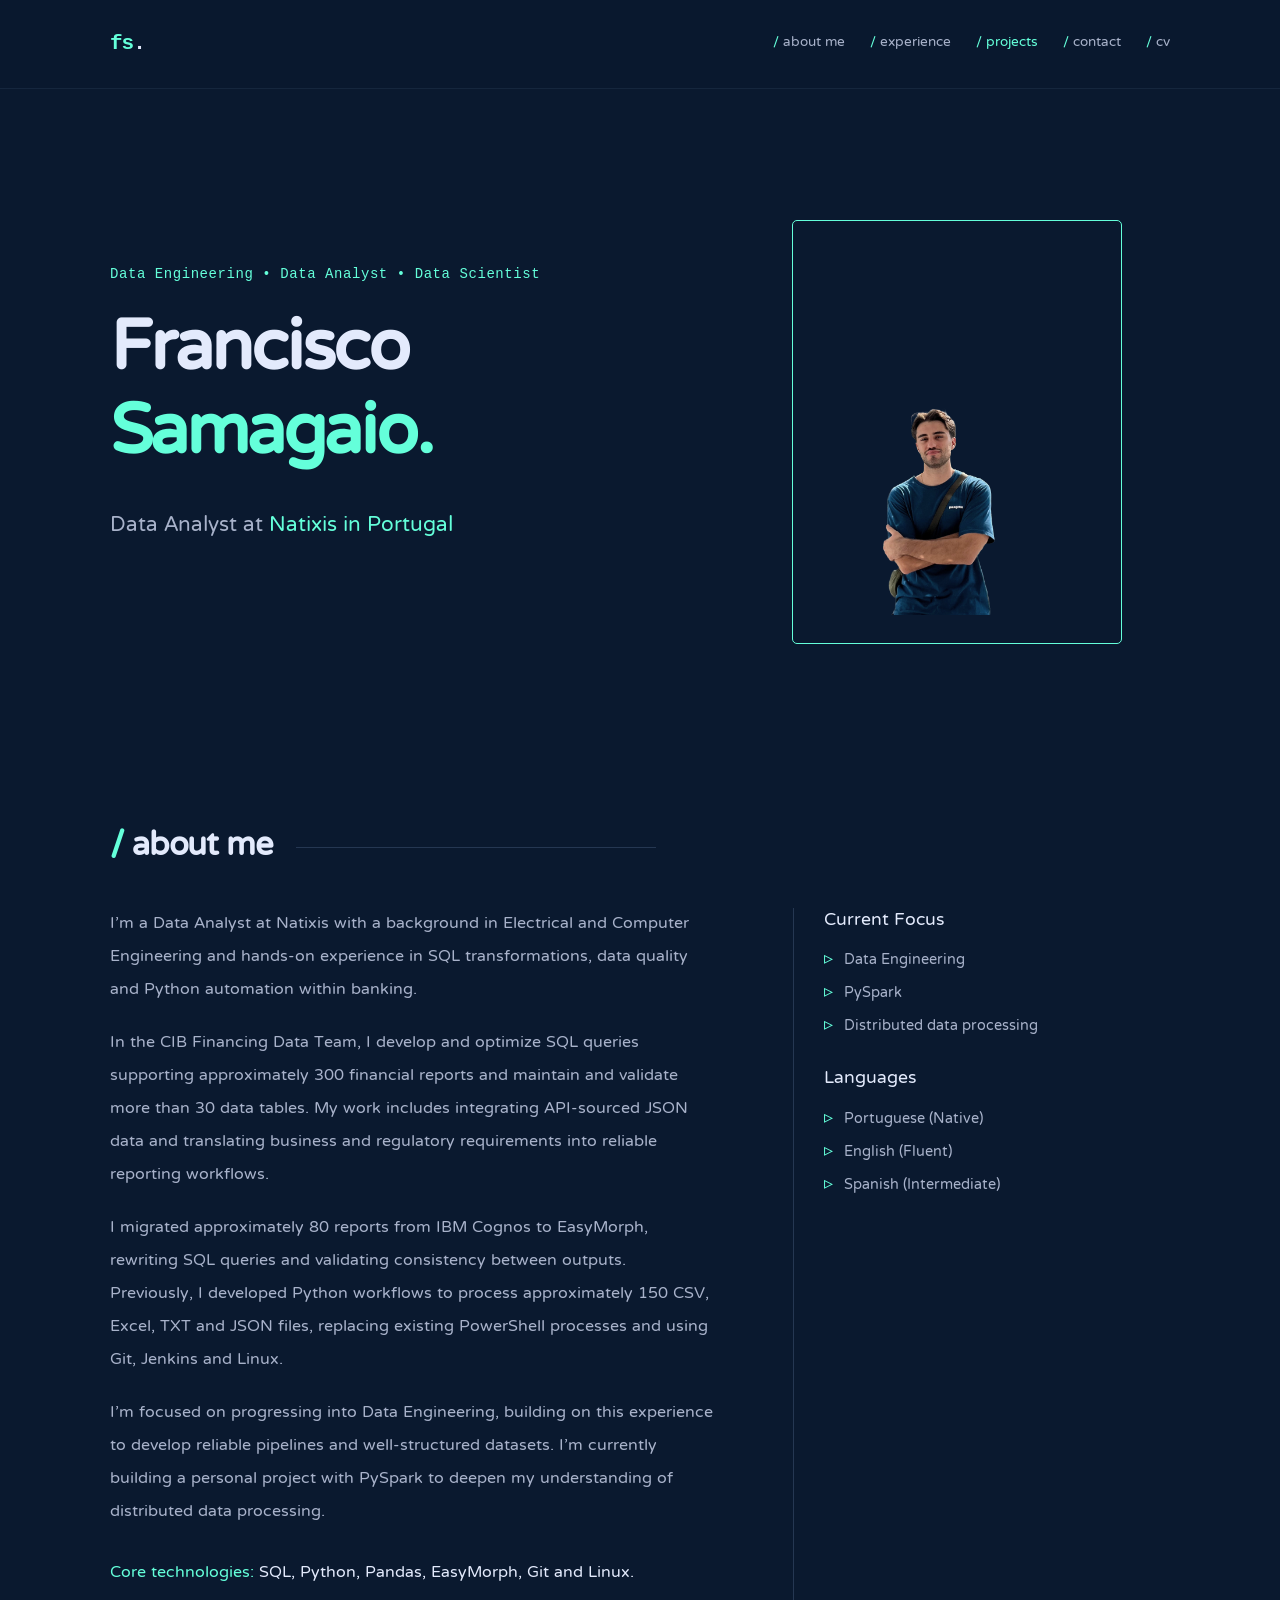
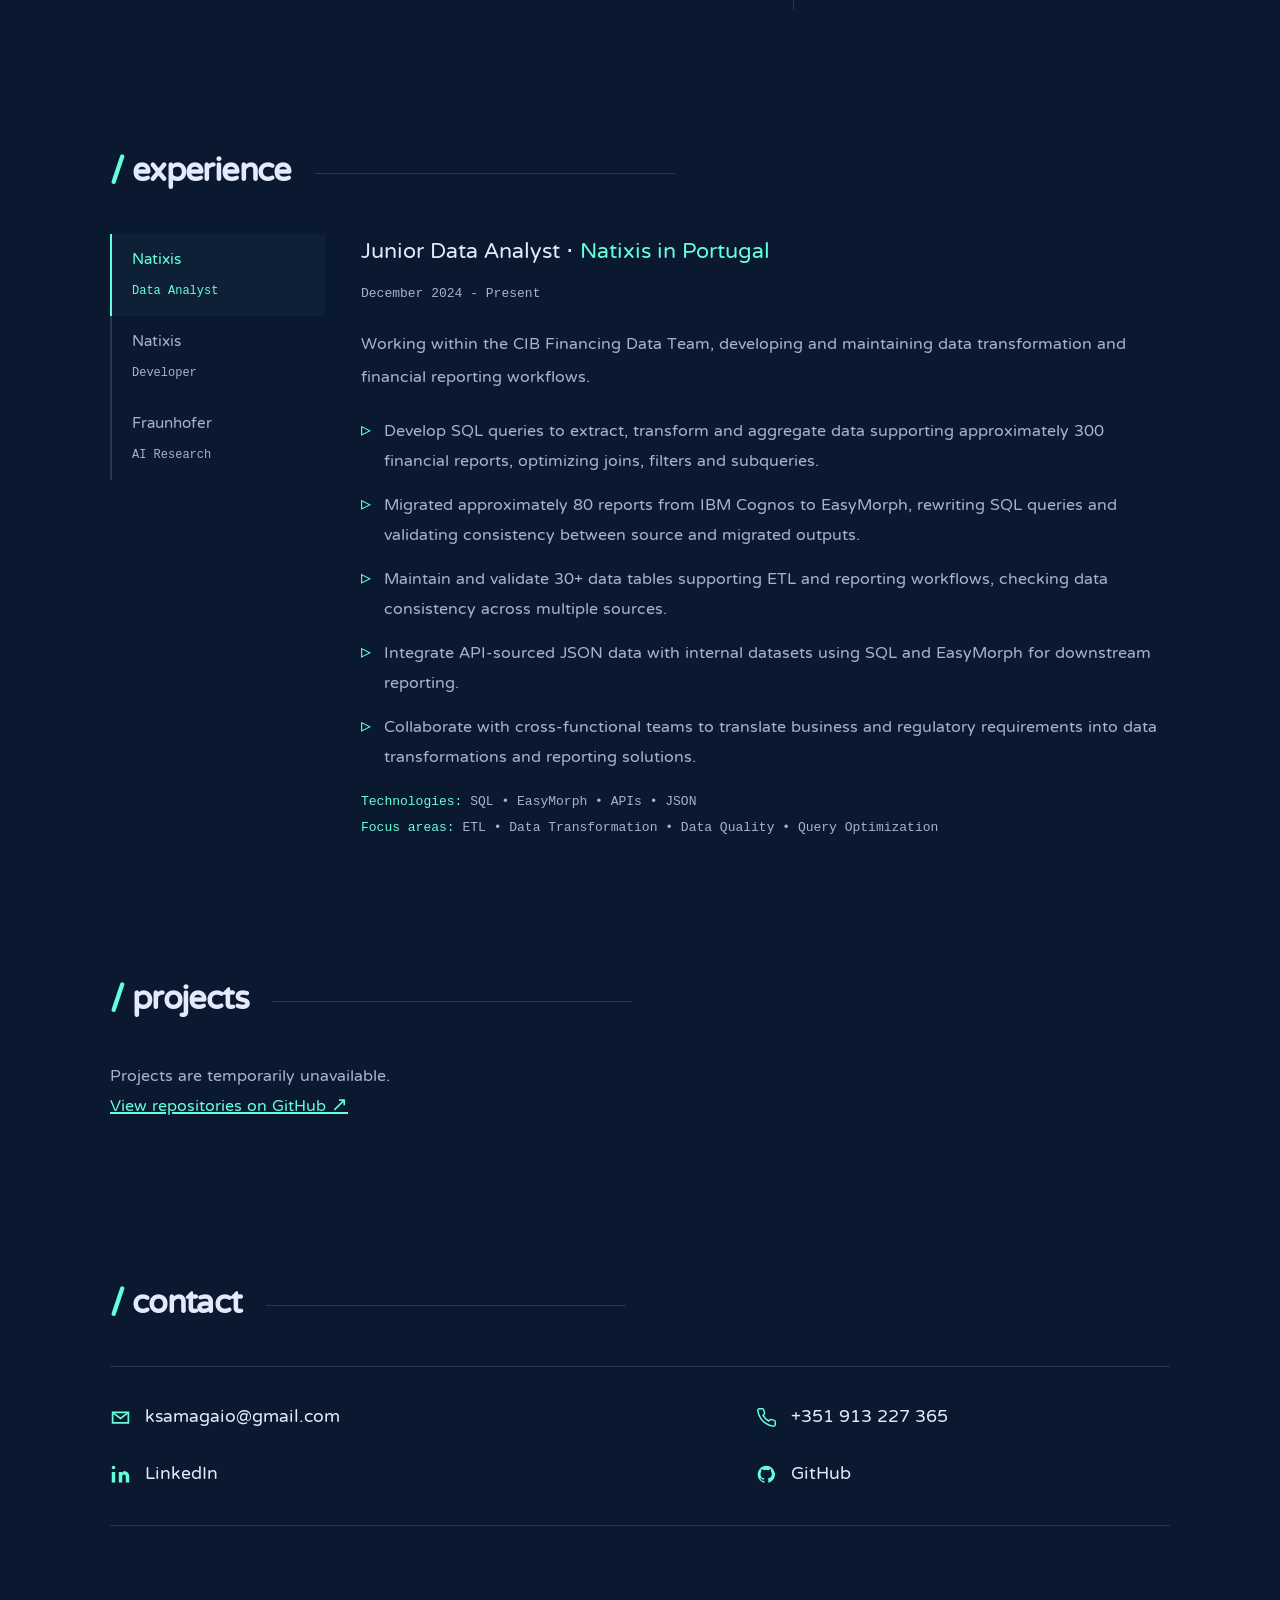
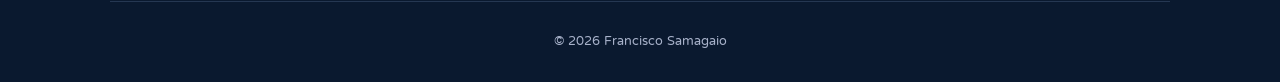
==== commit 6ca60f40: "updates" ====
--- a/index.html
+++ b/index.html
@@ -30,26 +30,19 @@
           <a href="#experience">experience</a>
           <a href="#projects">projects</a>
           <a href="#contact">contact</a>
+          <a href="./Francisco_Samagaio.pdf" download>cv</a>
         </nav>
-        <div class="header-actions">
-          <a class="header-cv" href="./Francisco_Samagaio.pdf" download>CV</a>
-        </div>
       </div>
     </header>
 
     <main id="main">
       <section class="hero container reveal">
         <div class="hero-main">
-          <p class="kicker">Data Analyst • Data Scientist • Data Engineering</p>
+          <p class="kicker">Data Engineering • Data Analyst • Data Scientist</p>
           <h1>Francisco<span>Samagaio.</span></h1>
           <p class="hero-copy">
             Data Analyst at <span class="natixis-text">Natixis in Portugal</span>
           </p>
-          <p class="hero-summary">Turning complex data into clear insights, reliable pipelines, and useful software.</p>
-          <div class="hero-actions">
-            <a class="btn btn-solid" href="#projects">Explore Work</a>
-            <a class="btn btn-ghost" href="./Francisco_Samagaio.pdf" download>CV</a>
-          </div>
         </div>
         <figure class="hero-photo-wrap">
           <img
@@ -67,28 +60,25 @@
         <div class="profile-grid">
           <article class="glass-card profile-main">
             <p>
-              Data Analyst with expertise in SQL, Python, and data engineering. I
-              hold a Master's degree in Electrical and Computer Engineering from the
-              University of Porto and have experience designing ETL processes,
-              optimizing reports, and building data pipelines in regulated financial
-              environments. I'm passionate about turning complex data into clear,
-              meaningful insights that help solve real problems.
+              I’m a Data Analyst at Natixis with a background in Electrical and Computer Engineering and hands-on experience in SQL transformations, data quality and Python automation within banking.
             </p>
             <p>
-              Beyond data, I love exploring how technology can make everyday life
-              simpler and more meaningful - whether through automation, creative side
-              projects, or AI experiments. Outside of work, you'll usually find me
-              playing sports, traveling, or discovering new restaurants. I value
-              curiosity, precision, and continuous learning in everything I do.
+              In the CIB Financing Data Team, I develop and optimize SQL queries supporting approximately 300 financial reports and maintain and validate more than 30 data tables. My work includes integrating API-sourced JSON data and translating business and regulatory requirements into reliable reporting workflows.
             </p>
+            <p>
+              I migrated approximately 80 reports from IBM Cognos to EasyMorph, rewriting SQL queries and validating consistency between outputs. Previously, I developed Python workflows to process approximately 150 CSV, Excel, TXT and JSON files, replacing existing PowerShell processes and using Git, Jenkins and Linux.
+            </p>
+            <p>
+              I’m focused on progressing into Data Engineering, building on this experience to develop reliable pipelines and well-structured datasets. I’m currently building a personal project with PySpark to deepen my understanding of distributed data processing.
+            </p>
+            <p class="profile-technologies"><strong>Core technologies:</strong> SQL, Python, Pandas, EasyMorph, Git and Linux.</p>
           </article>
           <aside class="glass-card profile-side">
-            <h3>Core Stack</h3>
+            <h3>Current Focus</h3>
             <ul>
-              <li>SQL</li>
-              <li>Python (Pandas, NumPy, PyTorch, Scikit-learn)</li>
-              <li>Git, Jenkins, Bash, Jira</li>
-              <li>C, C++, PHP, HTML, COBOL, JCL, Mainframe</li>
+              <li>Data Engineering</li>
+              <li>PySpark</li>
+              <li>Distributed data processing</li>
             </ul>
             <h3>Languages</h3>
             <ul>
@@ -110,18 +100,16 @@
             <div class="timeline-content">
               <h3>Junior Data Analyst · <span class="natixis-text">Natixis in Portugal</span></h3>
               <p class="meta">December 2024 - Present</p>
-              <p class="experience-description">
-                Responsible for data extraction, transformation, and reporting within the Financing Data team,
-                working on a data lake that mirrors the Oracle-based financing system. Develop custom reports
-                using EasyMorph for data manipulation, addressing requests from shareholders and business
-                stakeholders. Maintain and optimize SQL queries used across ~300 reports, ensuring high
-                performance, data accuracy, and alignment with business needs. Oversee the design, development,
-                maintenance, and validation of 30+ database tables, ensuring data integrity throughout the
-                pipeline. Contribute to a migration project, transitioning ~80 reports from IBM Cognos to
-                EasyMorph and the data lake environment, rewriting complex SQL logic for compatibility and
-                improved efficiency. Built strong expertise in data engineering, ETL design, and cross-functional
-                 collaboration within a regulated financial environment.
-              </p>
+              <p class="role-intro">Working within the CIB Financing Data Team, developing and maintaining data transformation and financial reporting workflows.</p>
+              <ul class="role-details">
+                <li>Develop SQL queries to extract, transform and aggregate data supporting approximately 300 financial reports, optimizing joins, filters and subqueries.</li>
+                <li>Migrated approximately 80 reports from IBM Cognos to EasyMorph, rewriting SQL queries and validating consistency between source and migrated outputs.</li>
+                <li>Maintain and validate 30+ data tables supporting ETL and reporting workflows, checking data consistency across multiple sources.</li>
+                <li>Integrate API-sourced JSON data with internal datasets using SQL and EasyMorph for downstream reporting.</li>
+                <li>Collaborate with cross-functional teams to translate business and regulatory requirements into data transformations and reporting solutions.</li>
+              </ul>
+              <p class="role-stack"><strong>Technologies:</strong> SQL • EasyMorph • APIs • JSON</p>
+              <p class="role-stack"><strong>Focus areas:</strong> ETL • Data Transformation • Data Quality • Query Optimization</p>
             </div>
           </article>
           <article class="timeline-item">
@@ -129,18 +117,13 @@
             <div class="timeline-content">
               <h3>Intern Developer · <span class="natixis-text">Natixis in Portugal</span></h3>
               <p class="meta">December 2023 - December 2024</p>
-              <p class="experience-description">
-                Developed a project to transition an application from PowerShell to Python,
-                contributing to architecture redesign, technology selection, and feature
-                implementation. Created Python scripts using Pandas and NumPy to automate data
-                extraction and transformation from around 150 files in various formats
-                (CSV, Excel, TXT, JSON), with each script handling multiple input files.
-                This automation enabled seamless integration with reporting pipelines. Used Git
-                and Jenkins for version control and to support continuous integration and
-                deployment throughout the development lifecycle. Contributed to COBOL program
-                development and analysis in a mainframe environment, working with JCL, CICS, and
-                batch processing for financial data processing and job automation.
-              </p>
+              <ul class="role-details">
+                <li>Developed reusable Python workflows using Pandas and NumPy to automate data processing, replacing existing PowerShell processes.</li>
+                <li>Automated the extraction and transformation of approximately 150 files across CSV, Excel, TXT and JSON formats.</li>
+                <li>Used Git for version control and Jenkins for automated execution and deployment of data processing workflows.</li>
+                <li>Developed and tested solutions in Linux environments.</li>
+              </ul>
+              <p class="role-stack"><strong>Technologies:</strong> Python • Pandas • NumPy • Git • Jenkins • Linux</p>
             </div>
           </article>
           <article class="timeline-item">
@@ -148,15 +131,14 @@
             <div class="timeline-content">
               <h3>Intern Developer · <span class="fraunhofer-text">Fraunhofer Portugal AICOS</span></h3>
               <p class="meta">February 2023 - July 2023</p>
-              <p class="experience-description">
-                Developed my master's dissertation on generative AI for automating color generation
-                in ceramic product design, in partnership with Fraunhofer Portugal. Fine-tuned
-                existing models and proposed a new approach based on the two most widely used image
-                generation architectures. Worked with HPC environments, Linux, Python, PyTorch,
-                and Jupyter Notebooks. Evaluated model outputs using specific visual quality
-                metrics and questionnaires, contributing to AI adoption in the creative
-                manufacturing.
-              </p>
+              <p class="role-intro">Conducted master’s dissertation research in partnership with Fraunhofer Portugal AICOS, exploring generative AI for ceramic product design through the generation of plate images.</p>
+              <ul class="role-details">
+                <li>Built data preparation and evaluation workflows in Python to support model training and experimentation.</li>
+                <li>Fine-tuned diffusion models and Generative Adversarial Networks (GANs), and proposed a new approach based on these architectures.</li>
+                <li>Trained and evaluated models in Linux-based high-performance computing (HPC) environments using PyTorch and Jupyter Notebooks.</li>
+                <li>Assessed generated images for visual quality, creativity, spatial composition and color accuracy using quantitative metrics and questionnaires.</li>
+              </ul>
+              <p class="role-stack"><strong>Technologies:</strong> Python • PyTorch • Linux • HPC • Jupyter Notebooks</p>
             </div>
           </article>
         </div>
--- a/styles.css
+++ b/styles.css
@@ -123,15 +123,6 @@
 
 .nav a:hover,.nav a[aria-current] {
   color:var(--accent)
-}
-
-.header-cv {
-  margin-left:10px;
-  border:1px solid var(--accent);
-  border-radius:4px;
-  color:var(--accent);
-  padding:4px 18px;
-  font-size:17px
 }
 
 .menu-toggle {
@@ -285,6 +276,16 @@
   line-height:1.65
 }
 
+.profile-main .profile-technologies {
+  color:var(--text);
+  margin-top:28px
+}
+
+.profile-technologies strong {
+  color:var(--accent);
+  font-weight:400
+}
+
 .profile-side {
   border-left:1px solid var(--line);
   padding-left:30px
@@ -371,6 +372,10 @@
   line-height:1.65
 }
 
+.timeline-content .role-intro {
+  margin-bottom:22px
+}
+
 .timeline-content ul {
   list-style:none;
   padding:0;
@@ -390,6 +395,21 @@
   color:var(--accent);
   position:absolute;
   left:0
+}
+
+.timeline-content .role-stack {
+  color:var(--muted);
+  font:13px/1.7 monospace;
+  margin:18px 0 0
+}
+
+.timeline-content .role-stack + .role-stack {
+  margin-top:5px
+}
+
+.role-stack strong {
+  color:var(--accent);
+  font-weight:400
 }
 
 .timeline-item+.timeline-item {
@@ -567,11 +587,6 @@
   grid-template-columns:repeat(2,minmax(0,1fr))
 }
 
-.header-cv {
-  display:none
-}
-
-
 }
 
 @media(max-width:700px) {
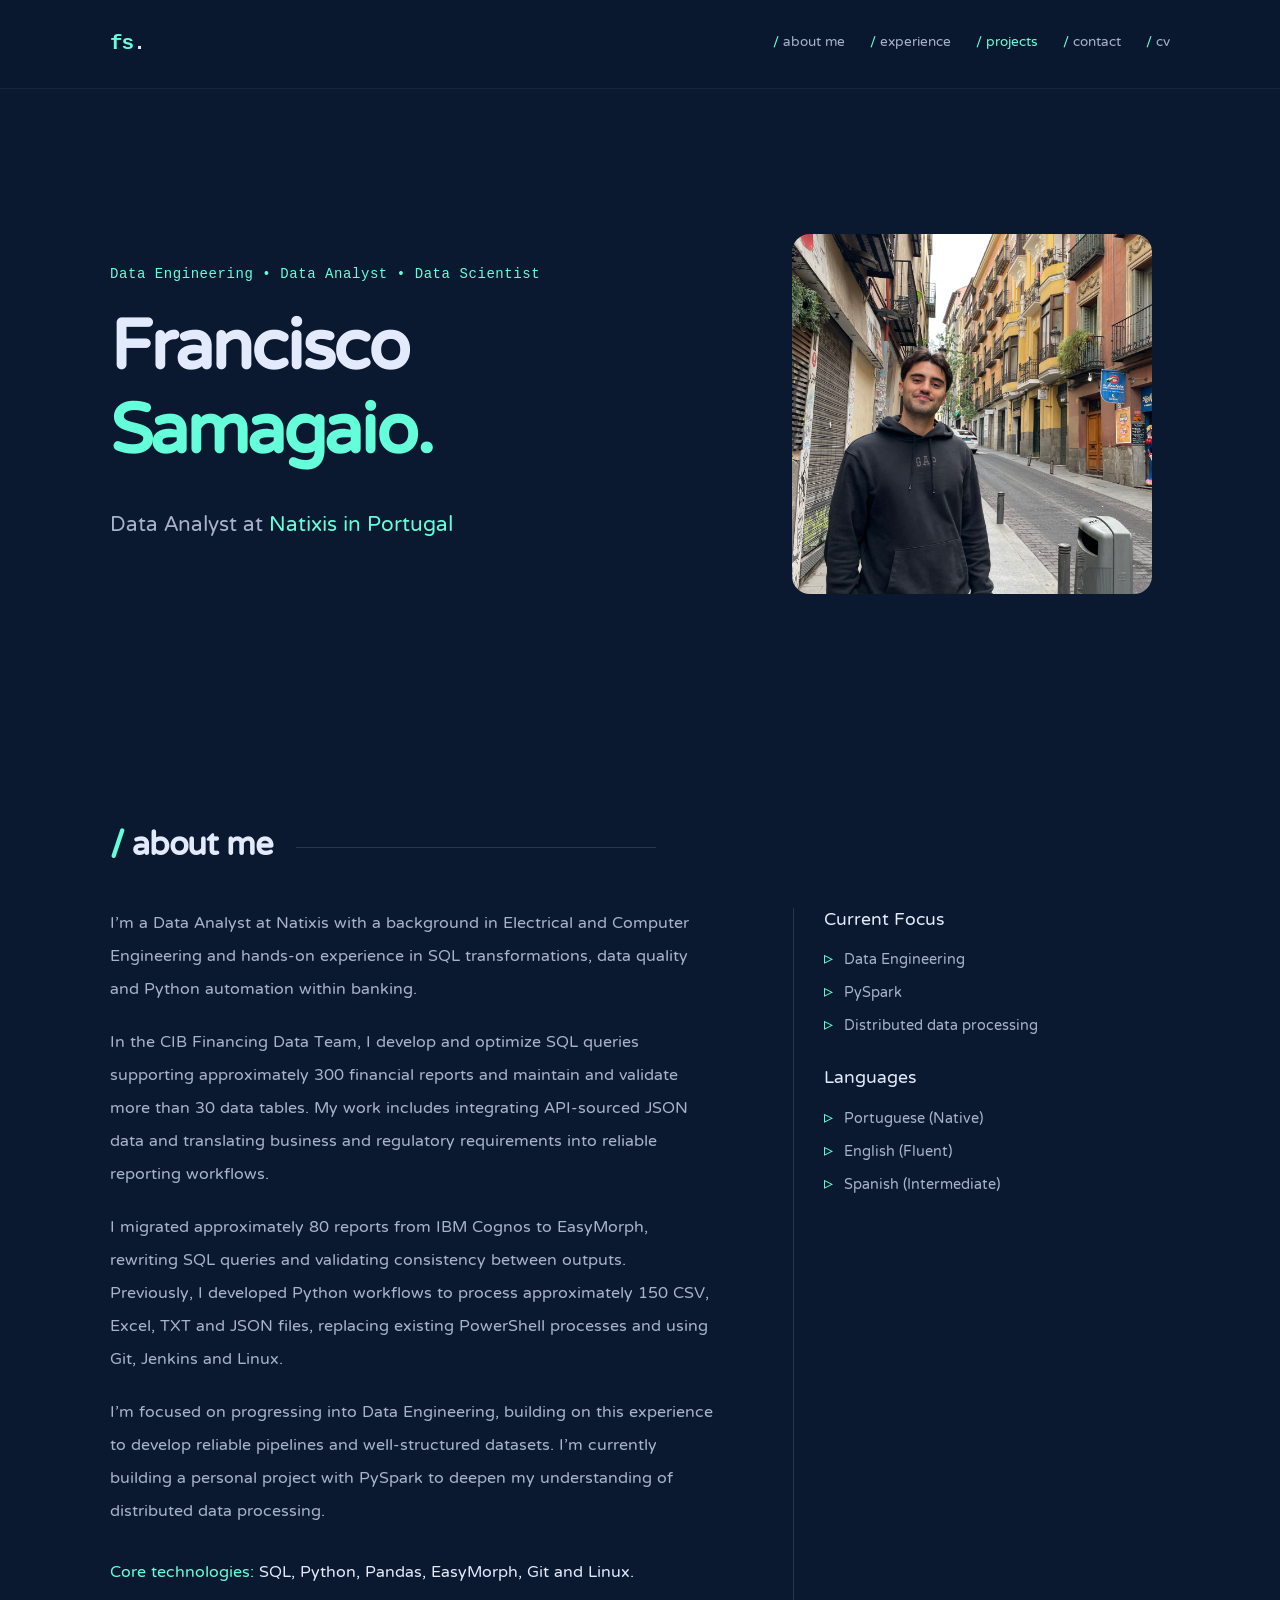
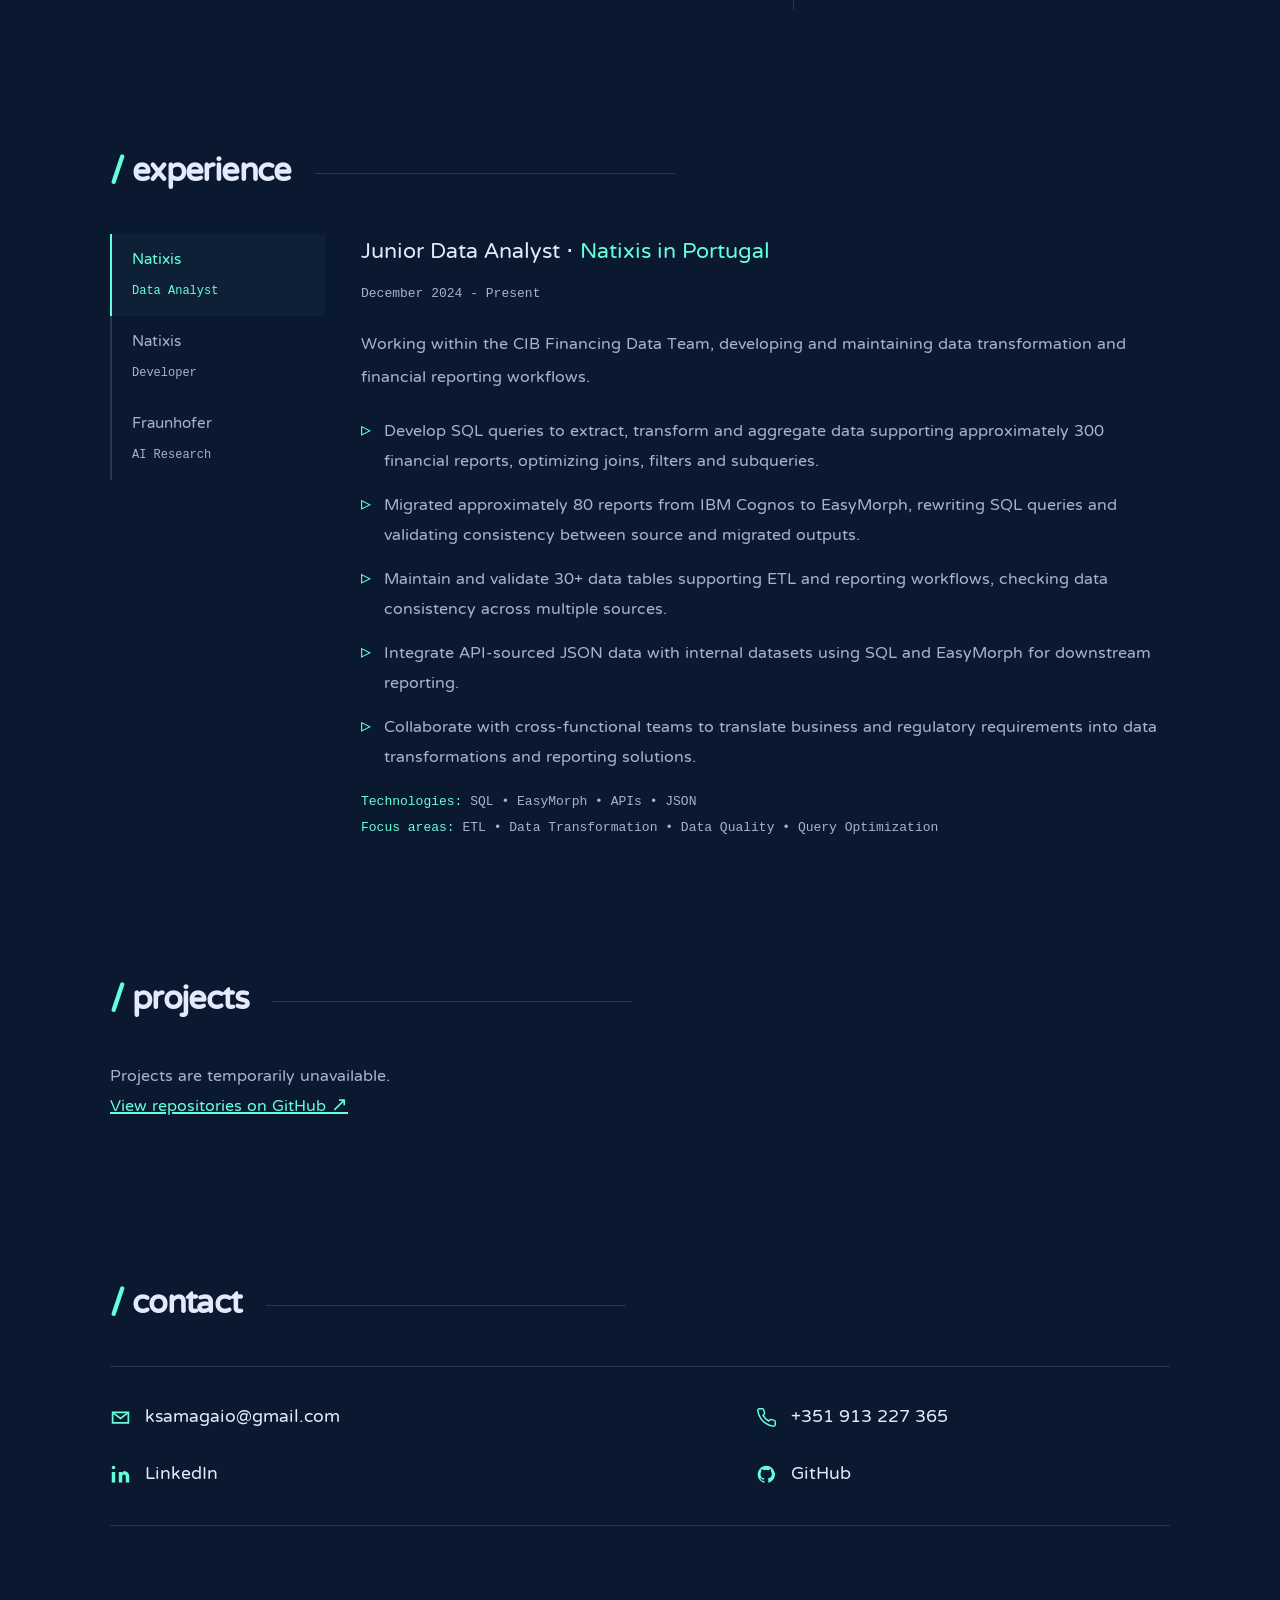
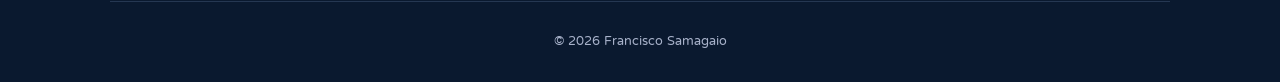
==== commit 206fc47d: "final updates" ====
--- a/index.html
+++ b/index.html
@@ -47,8 +47,8 @@
         <figure class="hero-photo-wrap">
           <img
             class="hero-photo"
-            src="./FS_photo.png"
-            alt="Portrait of Francisco Samagaio" fetchpriority="high" width="330" height="413"
+            src="./FS_photo.jpeg"
+            alt="Portrait of Francisco Samagaio" fetchpriority="high" width="360" height="360"
           />
         </figure>
       </section>
--- a/styles.css
+++ b/styles.css
@@ -215,28 +215,22 @@
 }
 
 .hero-photo-wrap {
-  position:relative;
-  margin:0 12px 0 0;
-  aspect-ratio:4/5;
-  max-width:330px
-}
-
-.hero-photo-wrap:after {
-  content:'';
-  position:absolute;
-  inset:18px -18px -18px 18px;
-  border:1px solid var(--accent);
-  border-radius:5px;
-  z-index:-1
+  width:min(100%,360px);
+  aspect-ratio:1;
+  margin:0;
+  border-radius:18px;
+  overflow:hidden;
+  justify-self:center
 }
 
 .hero-photo {
   width:100%;
   height:100%;
   object-fit:cover;
-  object-position:center 24%;
-  border-radius:5px;
-  filter:saturate(.75)
+  object-position:left center;
+  transform:scale(1.18);
+  transform-origin:left center;
+  filter:none
 }
 
 .section {
@@ -663,7 +657,7 @@
 }
 
 .hero-photo-wrap {
-  width:220px;
+  width:min(82vw,280px);
   justify-self:center
 }
 
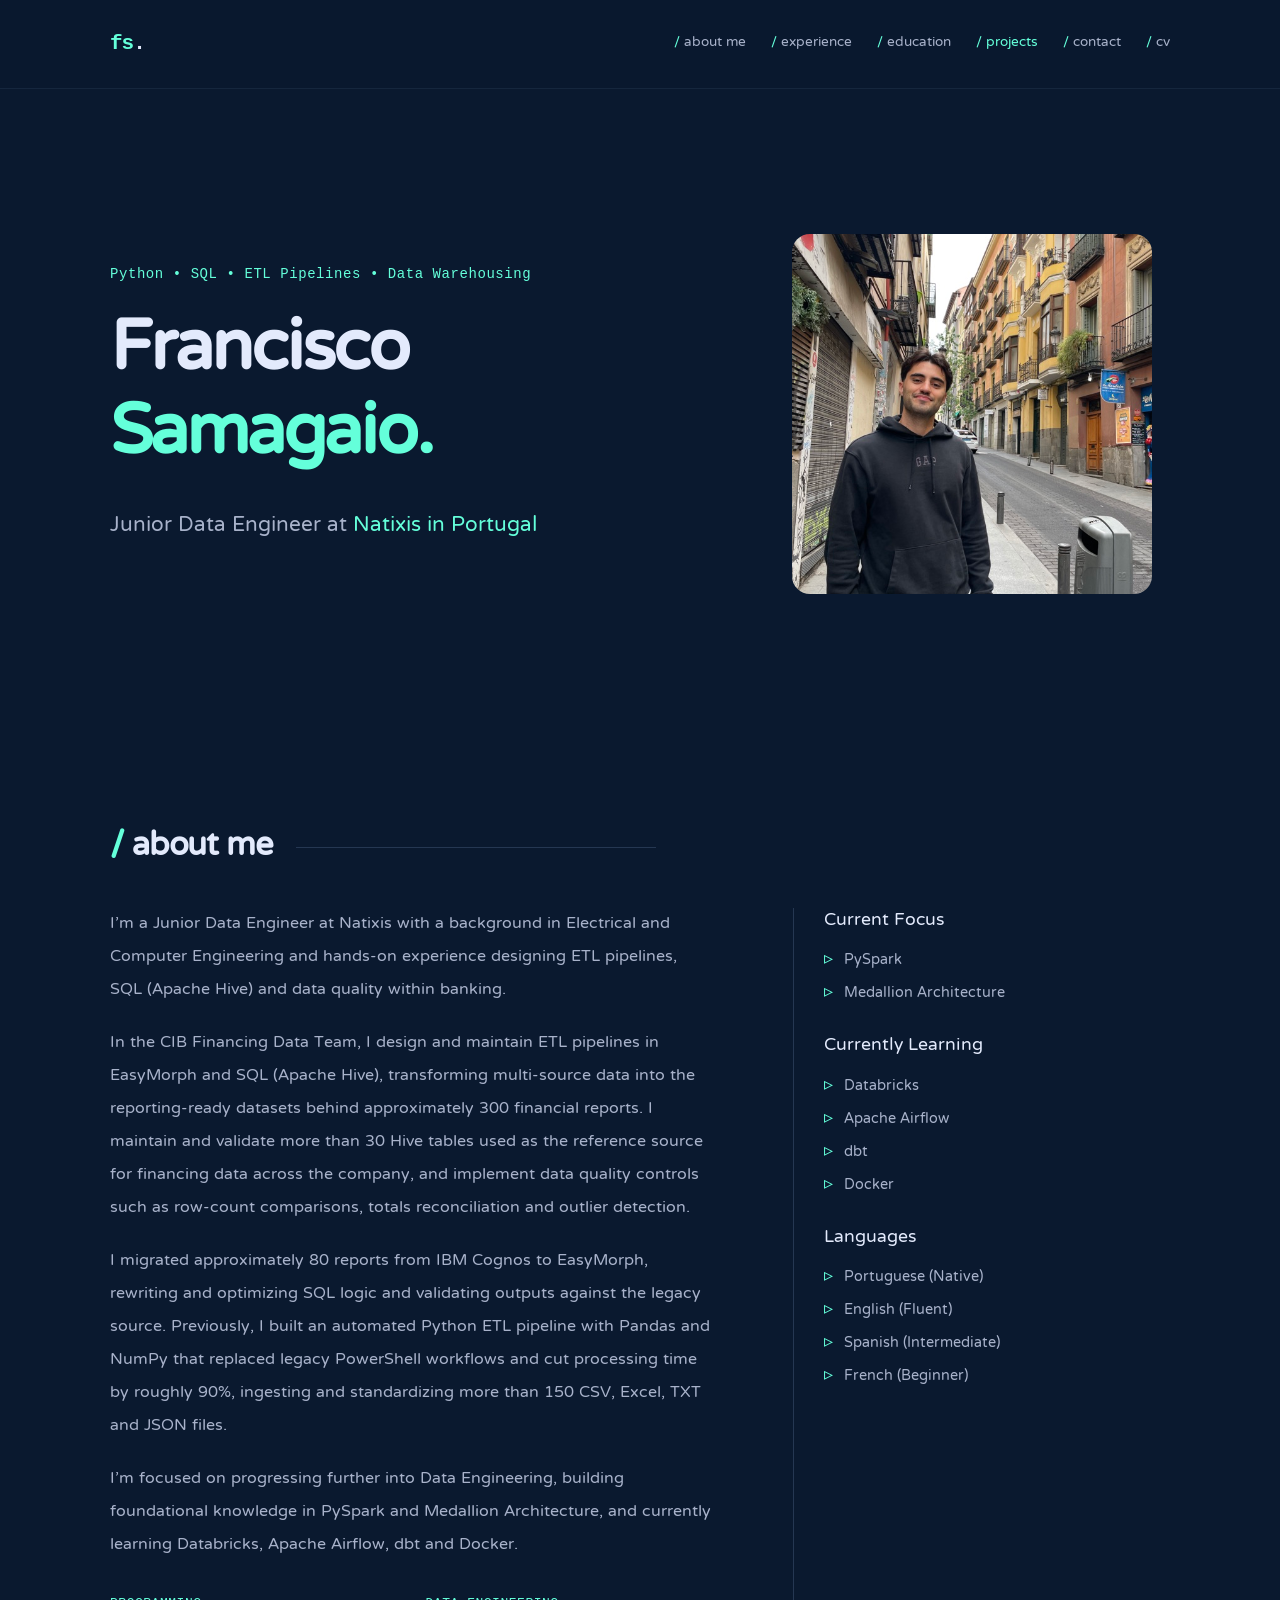
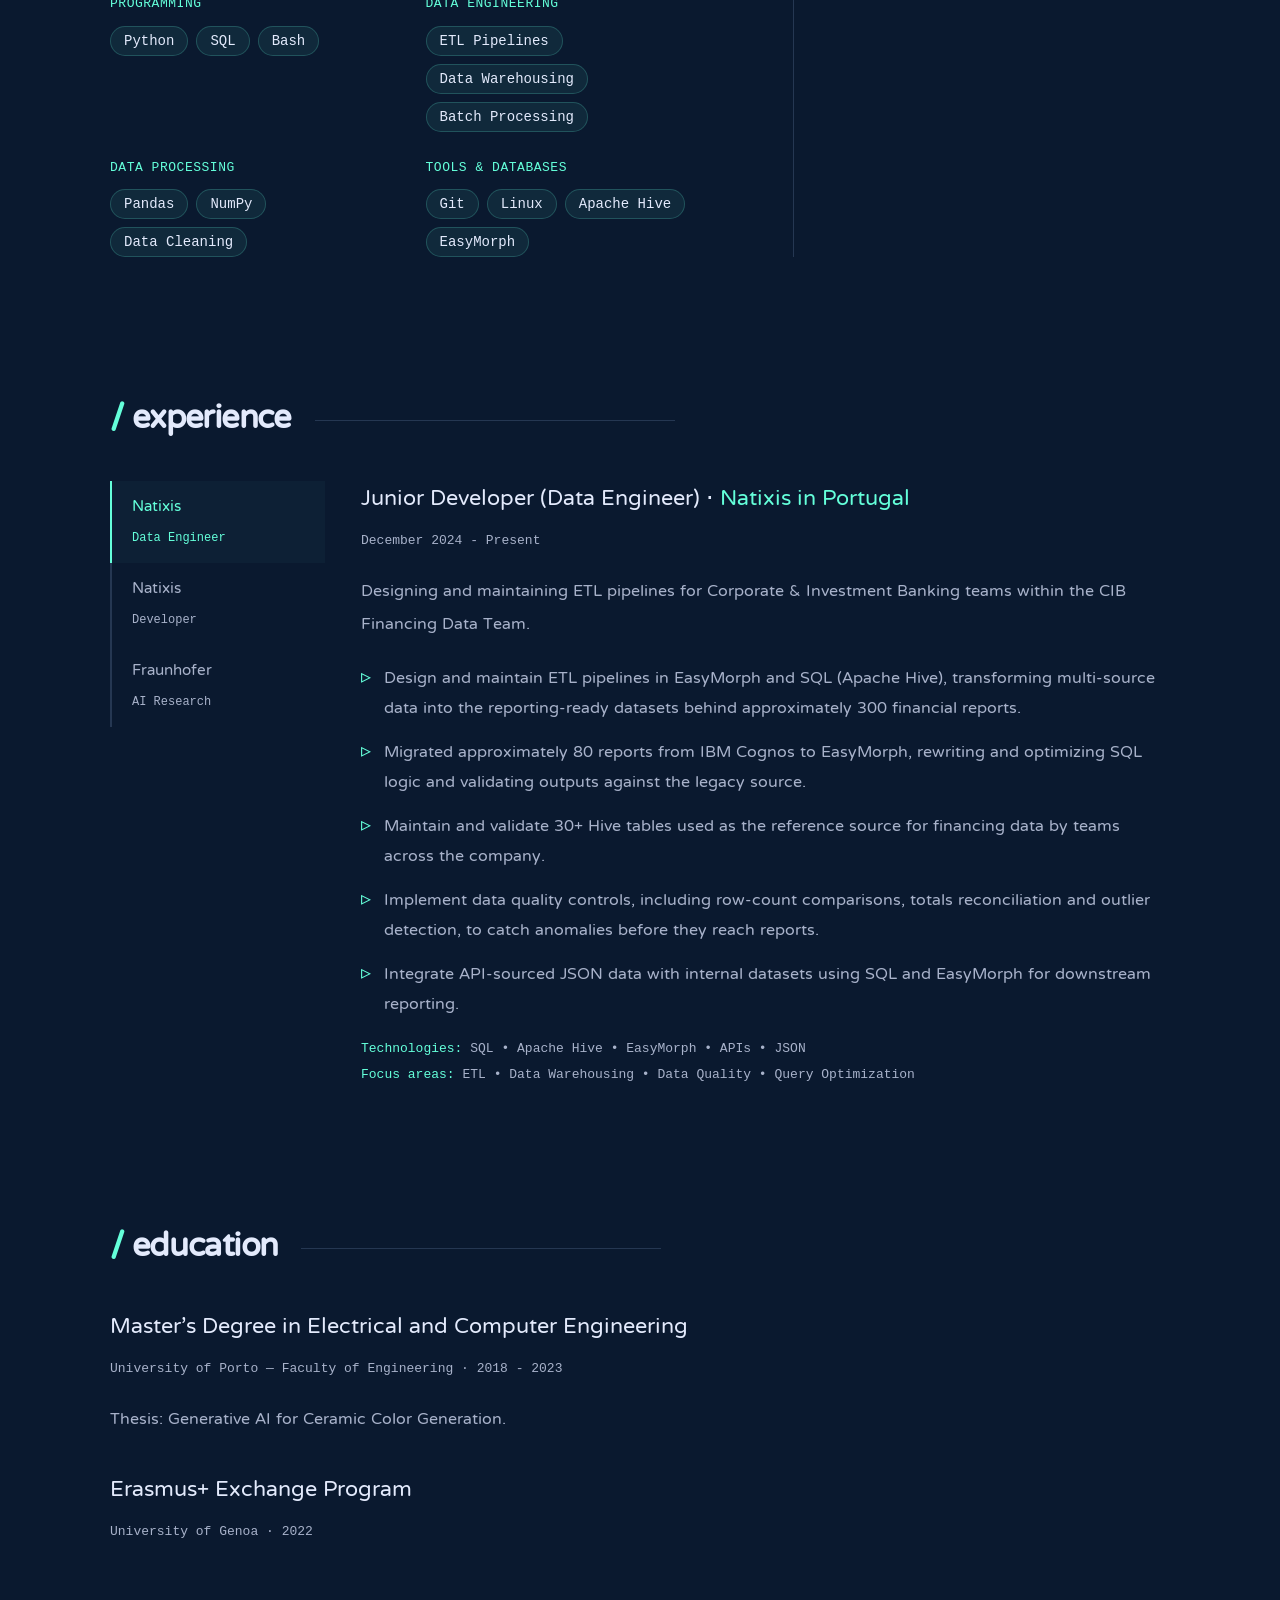
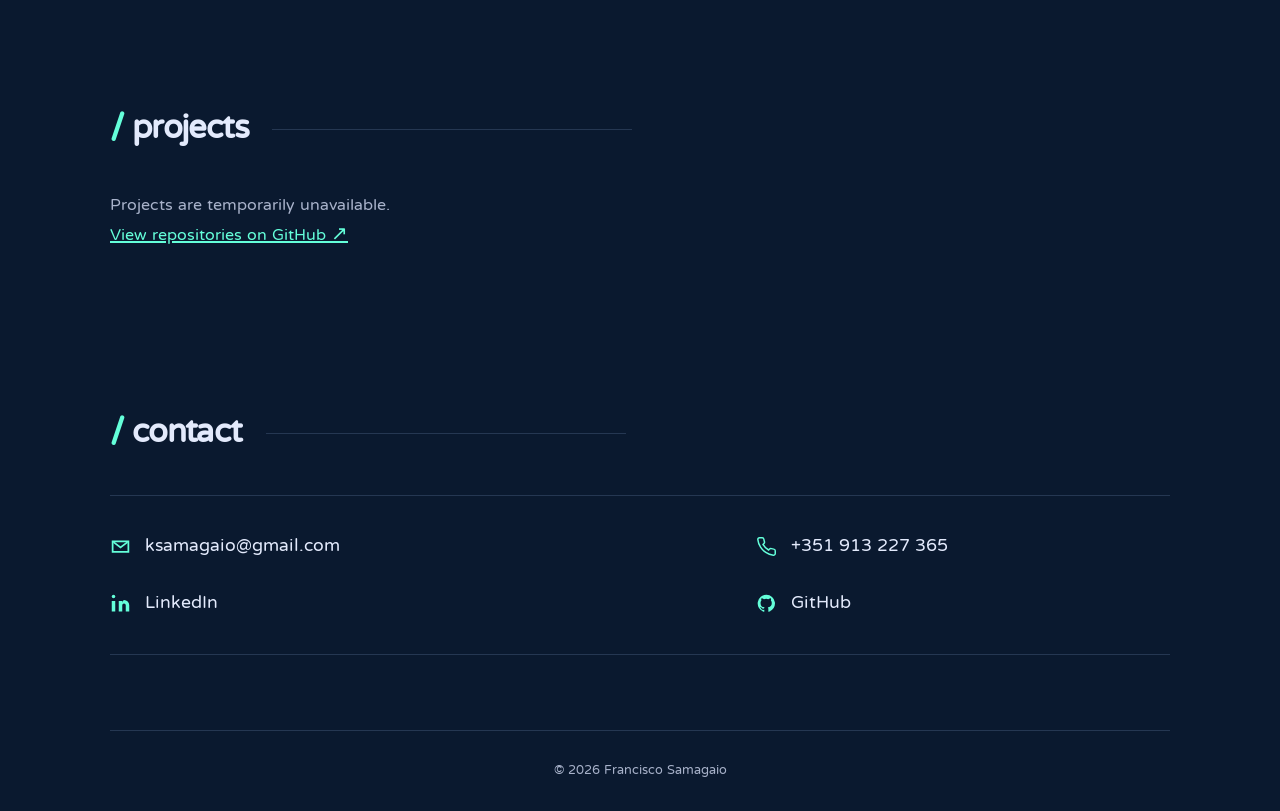
==== commit 40b8ebe2: "updates" ====
--- a/index.html
+++ b/index.html
@@ -6,8 +6,24 @@
     <title>Francisco Samagaio | Portfolio</title>
     <meta
       name="description"
-      content="Portfolio of Francisco Samagaio - Data Analyst and Developer focused on data engineering, automation, and software delivery."
-    />
+      content="Portfolio of Francisco Samagaio - Junior Data Engineer focused on ETL pipelines, data warehousing, and automation."
+    />
+    <link rel="canonical" href="https://franciscofmsamagaio.github.io/" />
+    <meta property="og:type" content="website" />
+    <meta property="og:url" content="https://franciscofmsamagaio.github.io/" />
+    <meta property="og:title" content="Francisco Samagaio | Portfolio" />
+    <meta
+      property="og:description"
+      content="Portfolio of Francisco Samagaio - Junior Data Engineer focused on ETL pipelines, data warehousing, and automation."
+    />
+    <meta property="og:image" content="https://franciscofmsamagaio.github.io/FS_photo.jpeg" />
+    <meta name="twitter:card" content="summary_large_image" />
+    <meta name="twitter:title" content="Francisco Samagaio | Portfolio" />
+    <meta
+      name="twitter:description"
+      content="Portfolio of Francisco Samagaio - Junior Data Engineer focused on ETL pipelines, data warehousing, and automation."
+    />
+    <meta name="twitter:image" content="https://franciscofmsamagaio.github.io/FS_photo.jpeg" />
     <link rel="preconnect" href="https://fonts.googleapis.com" />
     <link rel="preconnect" href="https://fonts.gstatic.com" crossorigin />
     <link
@@ -28,6 +44,7 @@
         <nav id="main-nav" class="nav" aria-label="Main navigation">
           <a href="#profile">about me</a>
           <a href="#experience">experience</a>
+          <a href="#education">education</a>
           <a href="#projects">projects</a>
           <a href="#contact">contact</a>
           <a href="./Francisco_Samagaio.pdf" download>cv</a>
@@ -38,10 +55,10 @@
     <main id="main">
       <section class="hero container reveal">
         <div class="hero-main">
-          <p class="kicker">Data Engineering • Data Analyst • Data Scientist</p>
+          <p class="kicker">Python • SQL • ETL Pipelines • Data Warehousing</p>
           <h1>Francisco<span>Samagaio.</span></h1>
           <p class="hero-copy">
-            Data Analyst at <span class="natixis-text">Natixis in Portugal</span>
+            Junior Data Engineer at <span class="natixis-text">Natixis in Portugal</span>
           </p>
         </div>
         <figure class="hero-photo-wrap">
@@ -60,31 +77,72 @@
         <div class="profile-grid">
           <article class="glass-card profile-main">
             <p>
-              I’m a Data Analyst at Natixis with a background in Electrical and Computer Engineering and hands-on experience in SQL transformations, data quality and Python automation within banking.
-            </p>
-            <p>
-              In the CIB Financing Data Team, I develop and optimize SQL queries supporting approximately 300 financial reports and maintain and validate more than 30 data tables. My work includes integrating API-sourced JSON data and translating business and regulatory requirements into reliable reporting workflows.
-            </p>
-            <p>
-              I migrated approximately 80 reports from IBM Cognos to EasyMorph, rewriting SQL queries and validating consistency between outputs. Previously, I developed Python workflows to process approximately 150 CSV, Excel, TXT and JSON files, replacing existing PowerShell processes and using Git, Jenkins and Linux.
-            </p>
-            <p>
-              I’m focused on progressing into Data Engineering, building on this experience to develop reliable pipelines and well-structured datasets. I’m currently building a personal project with PySpark to deepen my understanding of distributed data processing.
-            </p>
-            <p class="profile-technologies"><strong>Core technologies:</strong> SQL, Python, Pandas, EasyMorph, Git and Linux.</p>
+              I’m a Junior Data Engineer at Natixis with a background in Electrical and Computer Engineering and hands-on experience designing ETL pipelines, SQL (Apache Hive) and data quality within banking.
+            </p>
+            <p>
+              In the CIB Financing Data Team, I design and maintain ETL pipelines in EasyMorph and SQL (Apache Hive), transforming multi-source data into the reporting-ready datasets behind approximately 300 financial reports. I maintain and validate more than 30 Hive tables used as the reference source for financing data across the company, and implement data quality controls such as row-count comparisons, totals reconciliation and outlier detection.
+            </p>
+            <p>
+              I migrated approximately 80 reports from IBM Cognos to EasyMorph, rewriting and optimizing SQL logic and validating outputs against the legacy source. Previously, I built an automated Python ETL pipeline with Pandas and NumPy that replaced legacy PowerShell workflows and cut processing time by roughly 90%, ingesting and standardizing more than 150 CSV, Excel, TXT and JSON files.
+            </p>
+            <p>
+              I’m focused on progressing further into Data Engineering, building foundational knowledge in PySpark and Medallion Architecture, and currently learning Databricks, Apache Airflow, dbt and Docker.
+            </p>
+            <div class="skills-grid">
+              <div class="skills-group">
+                <h4>Programming</h4>
+                <ul class="skills-tags">
+                  <li>Python</li>
+                  <li>SQL</li>
+                  <li>Bash</li>
+                </ul>
+              </div>
+              <div class="skills-group">
+                <h4>Data Engineering</h4>
+                <ul class="skills-tags">
+                  <li>ETL Pipelines</li>
+                  <li>Data Warehousing</li>
+                  <li>Batch Processing</li>
+                </ul>
+              </div>
+              <div class="skills-group">
+                <h4>Data Processing</h4>
+                <ul class="skills-tags">
+                  <li>Pandas</li>
+                  <li>NumPy</li>
+                  <li>Data Cleaning</li>
+                </ul>
+              </div>
+              <div class="skills-group">
+                <h4>Tools &amp; Databases</h4>
+                <ul class="skills-tags">
+                  <li>Git</li>
+                  <li>Linux</li>
+                  <li>Apache Hive</li>
+                  <li>EasyMorph</li>
+                </ul>
+              </div>
+            </div>
           </article>
           <aside class="glass-card profile-side">
             <h3>Current Focus</h3>
             <ul>
-              <li>Data Engineering</li>
               <li>PySpark</li>
-              <li>Distributed data processing</li>
+              <li>Medallion Architecture</li>
+            </ul>
+            <h3>Currently Learning</h3>
+            <ul>
+              <li>Databricks</li>
+              <li>Apache Airflow</li>
+              <li>dbt</li>
+              <li>Docker</li>
             </ul>
             <h3>Languages</h3>
             <ul>
               <li>Portuguese (Native)</li>
               <li>English (Fluent)</li>
               <li>Spanish (Intermediate)</li>
+              <li>French (Beginner)</li>
             </ul>
           </aside>
         </div>
@@ -98,18 +156,18 @@
           <article class="timeline-item">
             <div class="timeline-dot" aria-hidden="true"></div>
             <div class="timeline-content">
-              <h3>Junior Data Analyst · <span class="natixis-text">Natixis in Portugal</span></h3>
+              <h3>Junior Developer (Data Engineer) · <span class="natixis-text">Natixis in Portugal</span></h3>
               <p class="meta">December 2024 - Present</p>
-              <p class="role-intro">Working within the CIB Financing Data Team, developing and maintaining data transformation and financial reporting workflows.</p>
+              <p class="role-intro">Designing and maintaining ETL pipelines for Corporate &amp; Investment Banking teams within the CIB Financing Data Team.</p>
               <ul class="role-details">
-                <li>Develop SQL queries to extract, transform and aggregate data supporting approximately 300 financial reports, optimizing joins, filters and subqueries.</li>
-                <li>Migrated approximately 80 reports from IBM Cognos to EasyMorph, rewriting SQL queries and validating consistency between source and migrated outputs.</li>
-                <li>Maintain and validate 30+ data tables supporting ETL and reporting workflows, checking data consistency across multiple sources.</li>
+                <li>Design and maintain ETL pipelines in EasyMorph and SQL (Apache Hive), transforming multi-source data into the reporting-ready datasets behind approximately 300 financial reports.</li>
+                <li>Migrated approximately 80 reports from IBM Cognos to EasyMorph, rewriting and optimizing SQL logic and validating outputs against the legacy source.</li>
+                <li>Maintain and validate 30+ Hive tables used as the reference source for financing data by teams across the company.</li>
+                <li>Implement data quality controls, including row-count comparisons, totals reconciliation and outlier detection, to catch anomalies before they reach reports.</li>
                 <li>Integrate API-sourced JSON data with internal datasets using SQL and EasyMorph for downstream reporting.</li>
-                <li>Collaborate with cross-functional teams to translate business and regulatory requirements into data transformations and reporting solutions.</li>
               </ul>
-              <p class="role-stack"><strong>Technologies:</strong> SQL • EasyMorph • APIs • JSON</p>
-              <p class="role-stack"><strong>Focus areas:</strong> ETL • Data Transformation • Data Quality • Query Optimization</p>
+              <p class="role-stack"><strong>Technologies:</strong> SQL • Apache Hive • EasyMorph • APIs • JSON</p>
+              <p class="role-stack"><strong>Focus areas:</strong> ETL • Data Warehousing • Data Quality • Query Optimization</p>
             </div>
           </article>
           <article class="timeline-item">
@@ -118,23 +176,23 @@
               <h3>Intern Developer · <span class="natixis-text">Natixis in Portugal</span></h3>
               <p class="meta">December 2023 - December 2024</p>
               <ul class="role-details">
-                <li>Developed reusable Python workflows using Pandas and NumPy to automate data processing, replacing existing PowerShell processes.</li>
-                <li>Automated the extraction and transformation of approximately 150 files across CSV, Excel, TXT and JSON formats.</li>
-                <li>Used Git for version control and Jenkins for automated execution and deployment of data processing workflows.</li>
-                <li>Developed and tested solutions in Linux environments.</li>
+                <li>Built an automated Python ETL pipeline using Pandas and NumPy, replacing legacy PowerShell workflows and cutting processing time to one tenth (~90% reduction).</li>
+                <li>Ingested and standardized 150+ files across CSV, Excel, TXT and JSON formats: cleaning, validation and business rules, loading into Oracle and generating Excel reports automatically.</li>
+                <li>Ensured data quality with pytest tests, row-count reconciliation and logging of pipeline metrics.</li>
+                <li>Used Git and Jenkins to schedule, run and deploy the pipelines, developing and testing solutions in Linux environments.</li>
               </ul>
-              <p class="role-stack"><strong>Technologies:</strong> Python • Pandas • NumPy • Git • Jenkins • Linux</p>
-            </div>
-          </article>
-          <article class="timeline-item">
-            <div class="timeline-dot" aria-hidden="true"></div>
-            <div class="timeline-content">
-              <h3>Intern Developer · <span class="fraunhofer-text">Fraunhofer Portugal AICOS</span></h3>
+              <p class="role-stack"><strong>Technologies:</strong> Python • Pandas • NumPy • Oracle • pytest • Git • Jenkins • Linux</p>
+            </div>
+          </article>
+          <article class="timeline-item">
+            <div class="timeline-dot" aria-hidden="true"></div>
+            <div class="timeline-content">
+              <h3>Research Intern · <span class="fraunhofer-text">Fraunhofer Portugal AICOS</span></h3>
               <p class="meta">February 2023 - July 2023</p>
-              <p class="role-intro">Conducted master’s dissertation research in partnership with Fraunhofer Portugal AICOS, exploring generative AI for ceramic product design through the generation of plate images.</p>
+              <p class="role-intro">Conducted master’s dissertation research in partnership with Fraunhofer Portugal AICOS, exploring generative AI for ceramic design and color generation.</p>
               <ul class="role-details">
-                <li>Built data preparation and evaluation workflows in Python to support model training and experimentation.</li>
-                <li>Fine-tuned diffusion models and Generative Adversarial Networks (GANs), and proposed a new approach based on these architectures.</li>
+                <li>Designed, trained and fine-tuned generative AI models (diffusion models and GANs) in PyTorch, proposing a novel hybrid architecture combining both approaches.</li>
+                <li>Built Python data pipelines to prepare training data and evaluate model outputs, using image quality and color metrics alongside a user study to validate results.</li>
                 <li>Trained and evaluated models in Linux-based high-performance computing (HPC) environments using PyTorch and Jupyter Notebooks.</li>
                 <li>Assessed generated images for visual quality, creativity, spatial composition and color accuracy using quantitative metrics and questionnaires.</li>
               </ul>
@@ -144,6 +202,29 @@
         </div>
       </section>
 
+      <section class="section container reveal" id="education">
+        <div class="section-head">
+          <h2 class="eyebrow">education</h2>
+        </div>
+        <div class="timeline">
+          <article class="timeline-item">
+            <div class="timeline-dot" aria-hidden="true"></div>
+            <div class="timeline-content">
+              <h3>Master’s Degree in Electrical and Computer Engineering</h3>
+              <p class="meta">University of Porto — Faculty of Engineering · 2018 - 2023</p>
+              <p class="role-intro">Thesis: Generative AI for Ceramic Color Generation.</p>
+            </div>
+          </article>
+          <article class="timeline-item">
+            <div class="timeline-dot" aria-hidden="true"></div>
+            <div class="timeline-content">
+              <h3>Erasmus+ Exchange Program</h3>
+              <p class="meta">University of Genoa · 2022</p>
+            </div>
+          </article>
+        </div>
+      </section>
+
       <section class="section container reveal" id="projects">
         <div class="section-head">
           <h2 class="eyebrow">projects</h2>
--- a/styles.css
+++ b/styles.css
@@ -280,6 +280,40 @@
   font-weight:400
 }
 
+.skills-grid {
+  display:grid;
+  grid-template-columns:repeat(auto-fit,minmax(200px,1fr));
+  gap:26px 28px;
+  margin-top:32px
+}
+
+.skills-group h4 {
+  margin:0 0 12px;
+  font:13px/1.5 monospace;
+  letter-spacing:.04em;
+  text-transform:uppercase;
+  color:var(--accent);
+  font-weight:400
+}
+
+.skills-tags {
+  display:flex;
+  flex-wrap:wrap;
+  gap:8px;
+  padding:0;
+  margin:0;
+  list-style:none
+}
+
+.skills-tags li {
+  font:14px/1 monospace;
+  color:var(--text);
+  background:#64ffda12;
+  border:1px solid #64ffda33;
+  padding:7px 13px;
+  border-radius:100px
+}
+
 .profile-side {
   border-left:1px solid var(--line);
   padding-left:30px
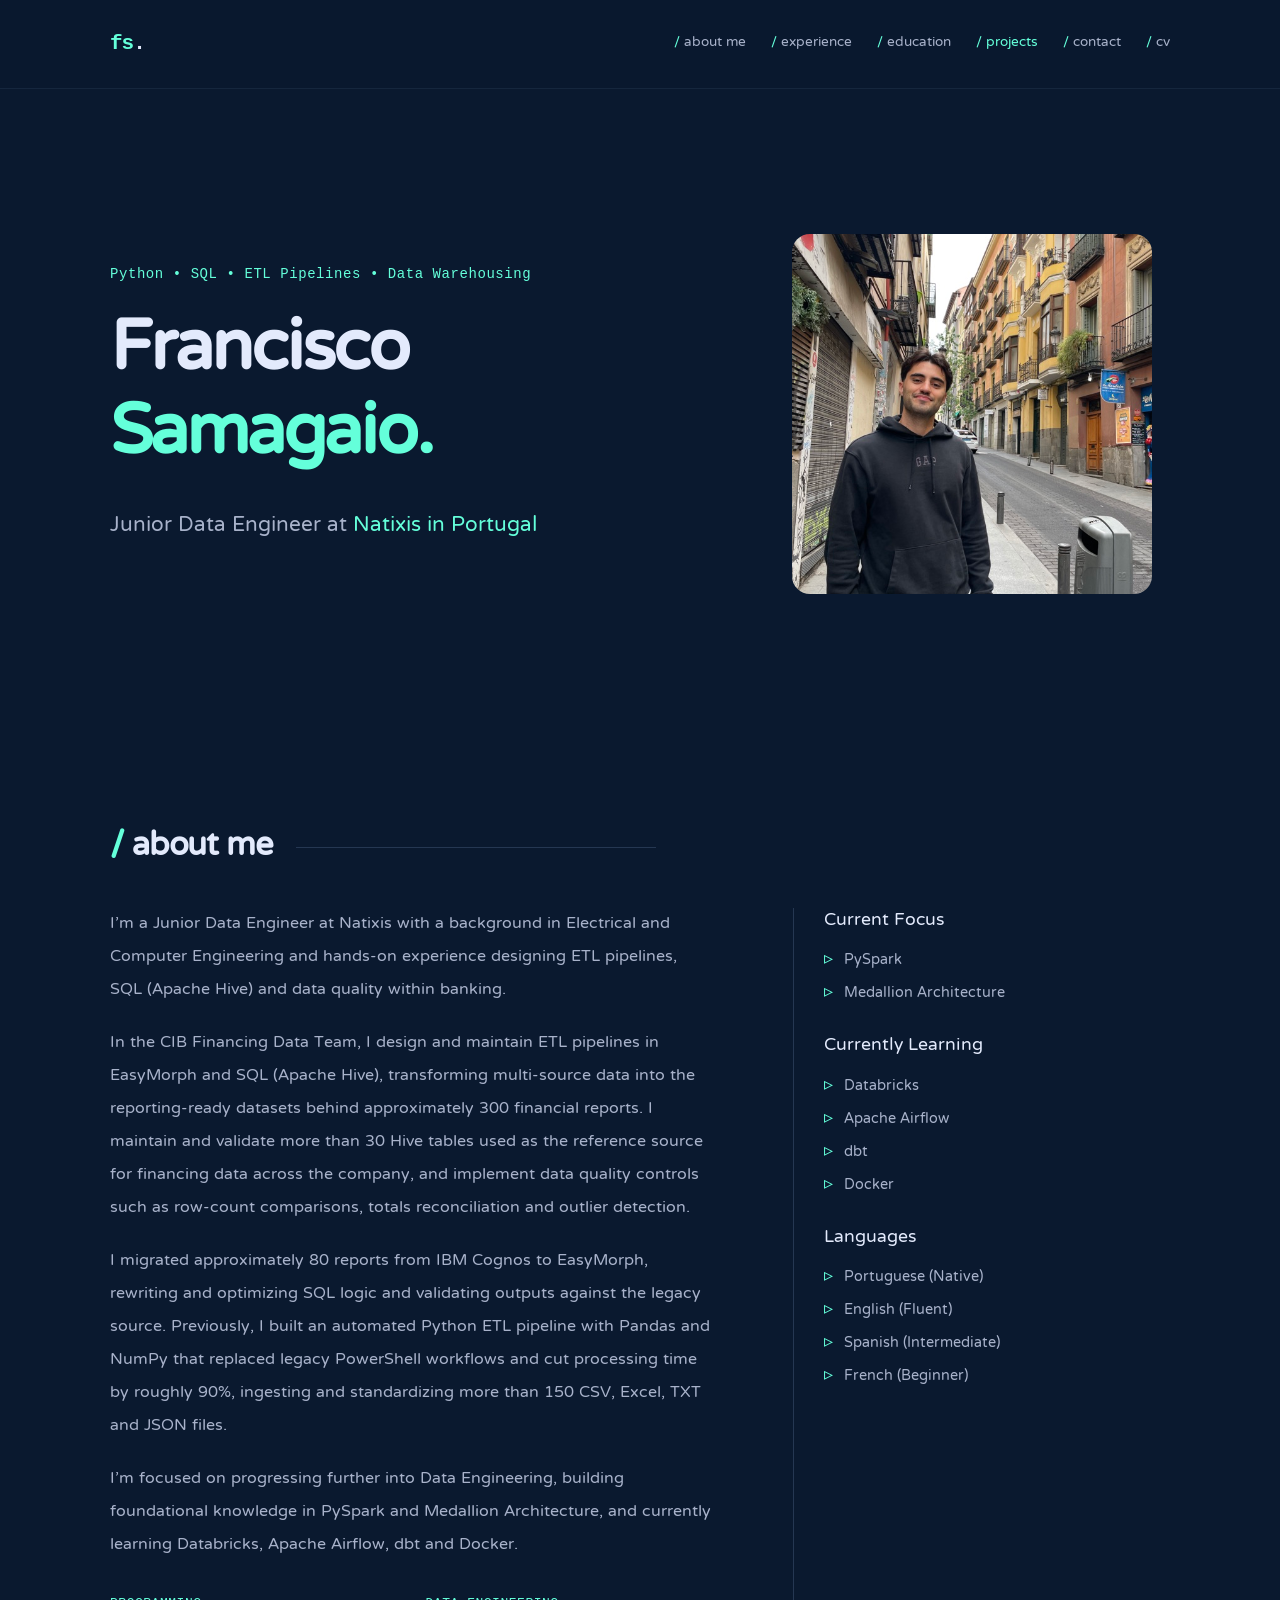
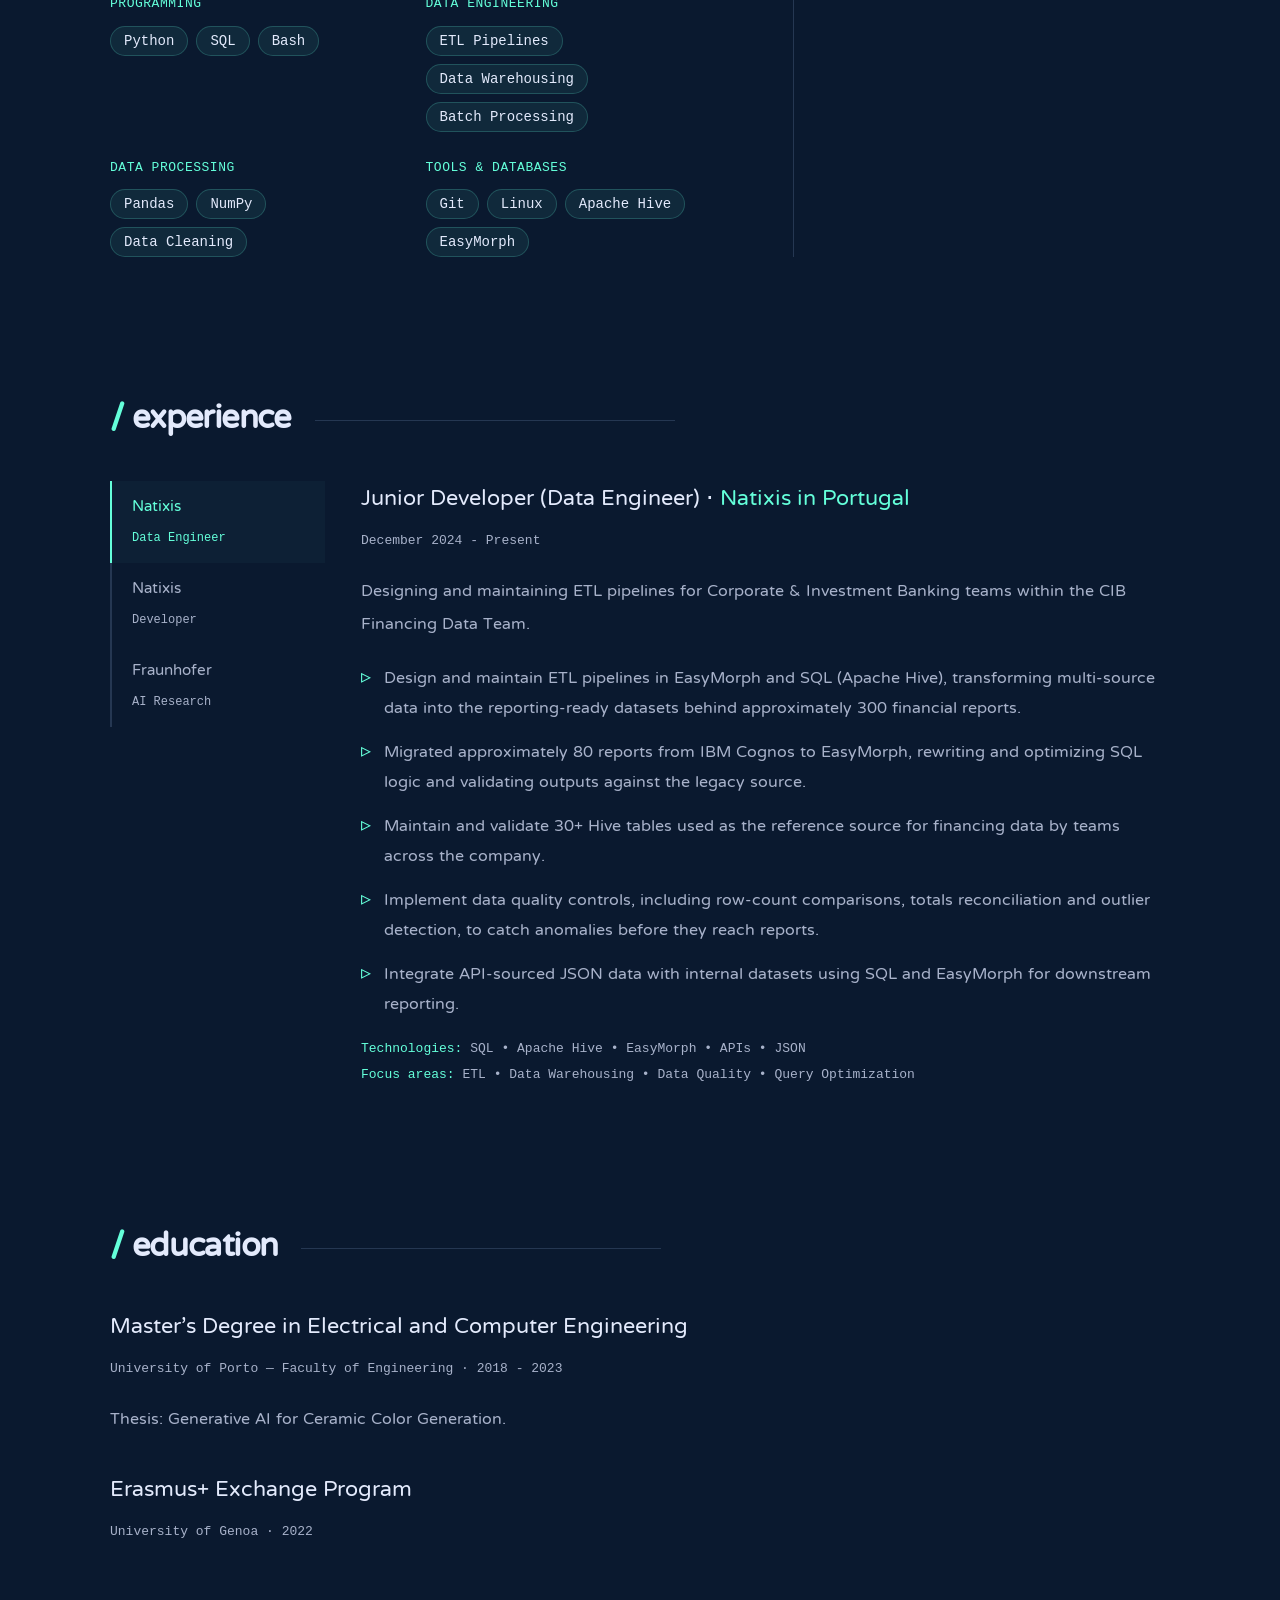
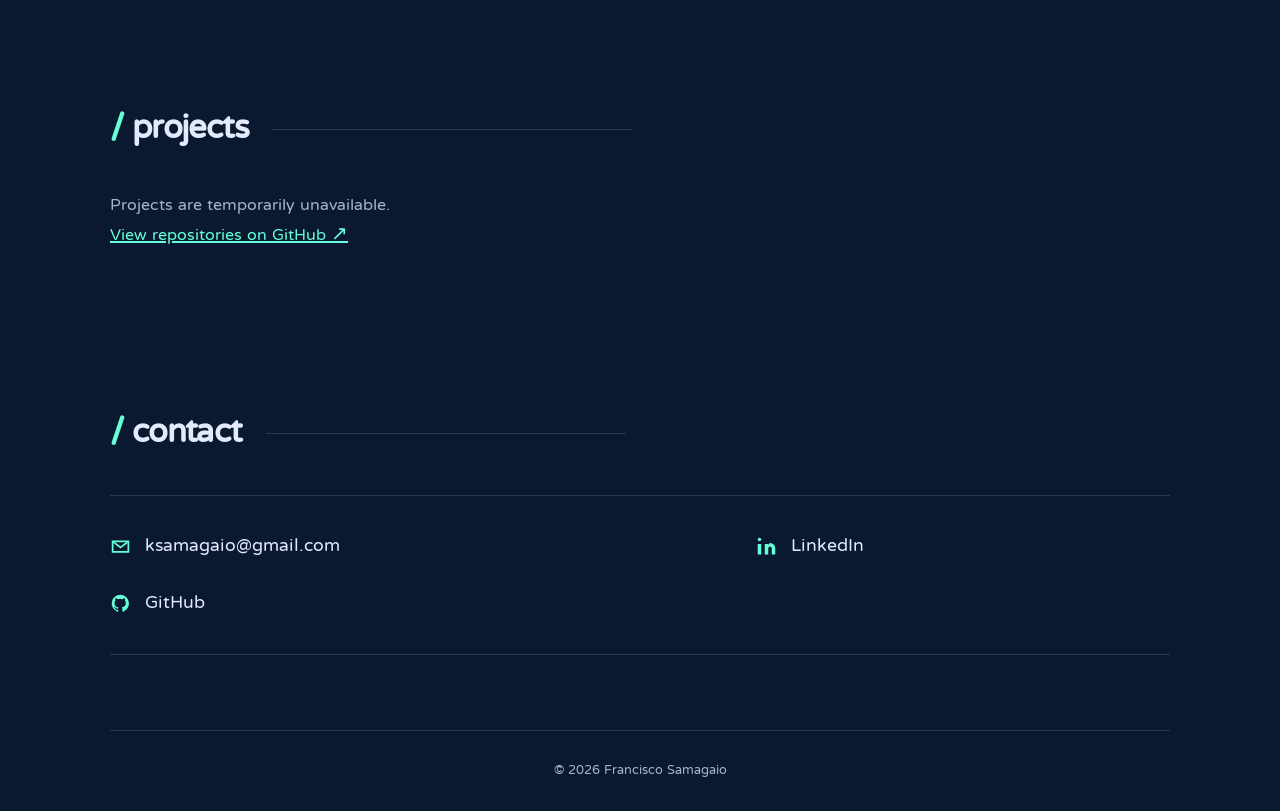
==== commit 531623c5: "remove phone number" ====
--- a/index.html
+++ b/index.html
@@ -245,12 +245,6 @@
               </svg>
               ksamagaio@gmail.com
             </a>
-            <a href="tel:+351913227365">
-              <svg viewBox="0 0 24 24" aria-hidden="true">
-                <path d="M22 16.9v3a2 2 0 0 1-2.2 2 19.8 19.8 0 0 1-8.6-3.1 19.5 19.5 0 0 1-6-6A19.8 19.8 0 0 1 2.1 4.2 2 2 0 0 1 4 2h3a2 2 0 0 1 2 1.7c.1.9.3 1.8.6 2.7a2 2 0 0 1-.5 2.1L8 9.6a16 16 0 0 0 6.4 6.4l1.1-1.1a2 2 0 0 1 2.1-.5c.9.3 1.8.5 2.7.6A2 2 0 0 1 22 16.9z" fill="none" stroke="currentColor" stroke-width="1.7"></path>
-              </svg>
-              +351 913 227 365
-            </a>
             <a href="https://www.linkedin.com/in/francisco-samagaio" target="_blank" rel="noreferrer">
               <svg viewBox="0 0 24 24" aria-hidden="true">
                 <path d="M16 8a6 6 0 0 1 6 6v7h-4v-7a2 2 0 0 0-4 0v7h-4V9h4v2a4 4 0 0 1 2-3zM2 9h4v12H2z" fill="currentColor"></path>
